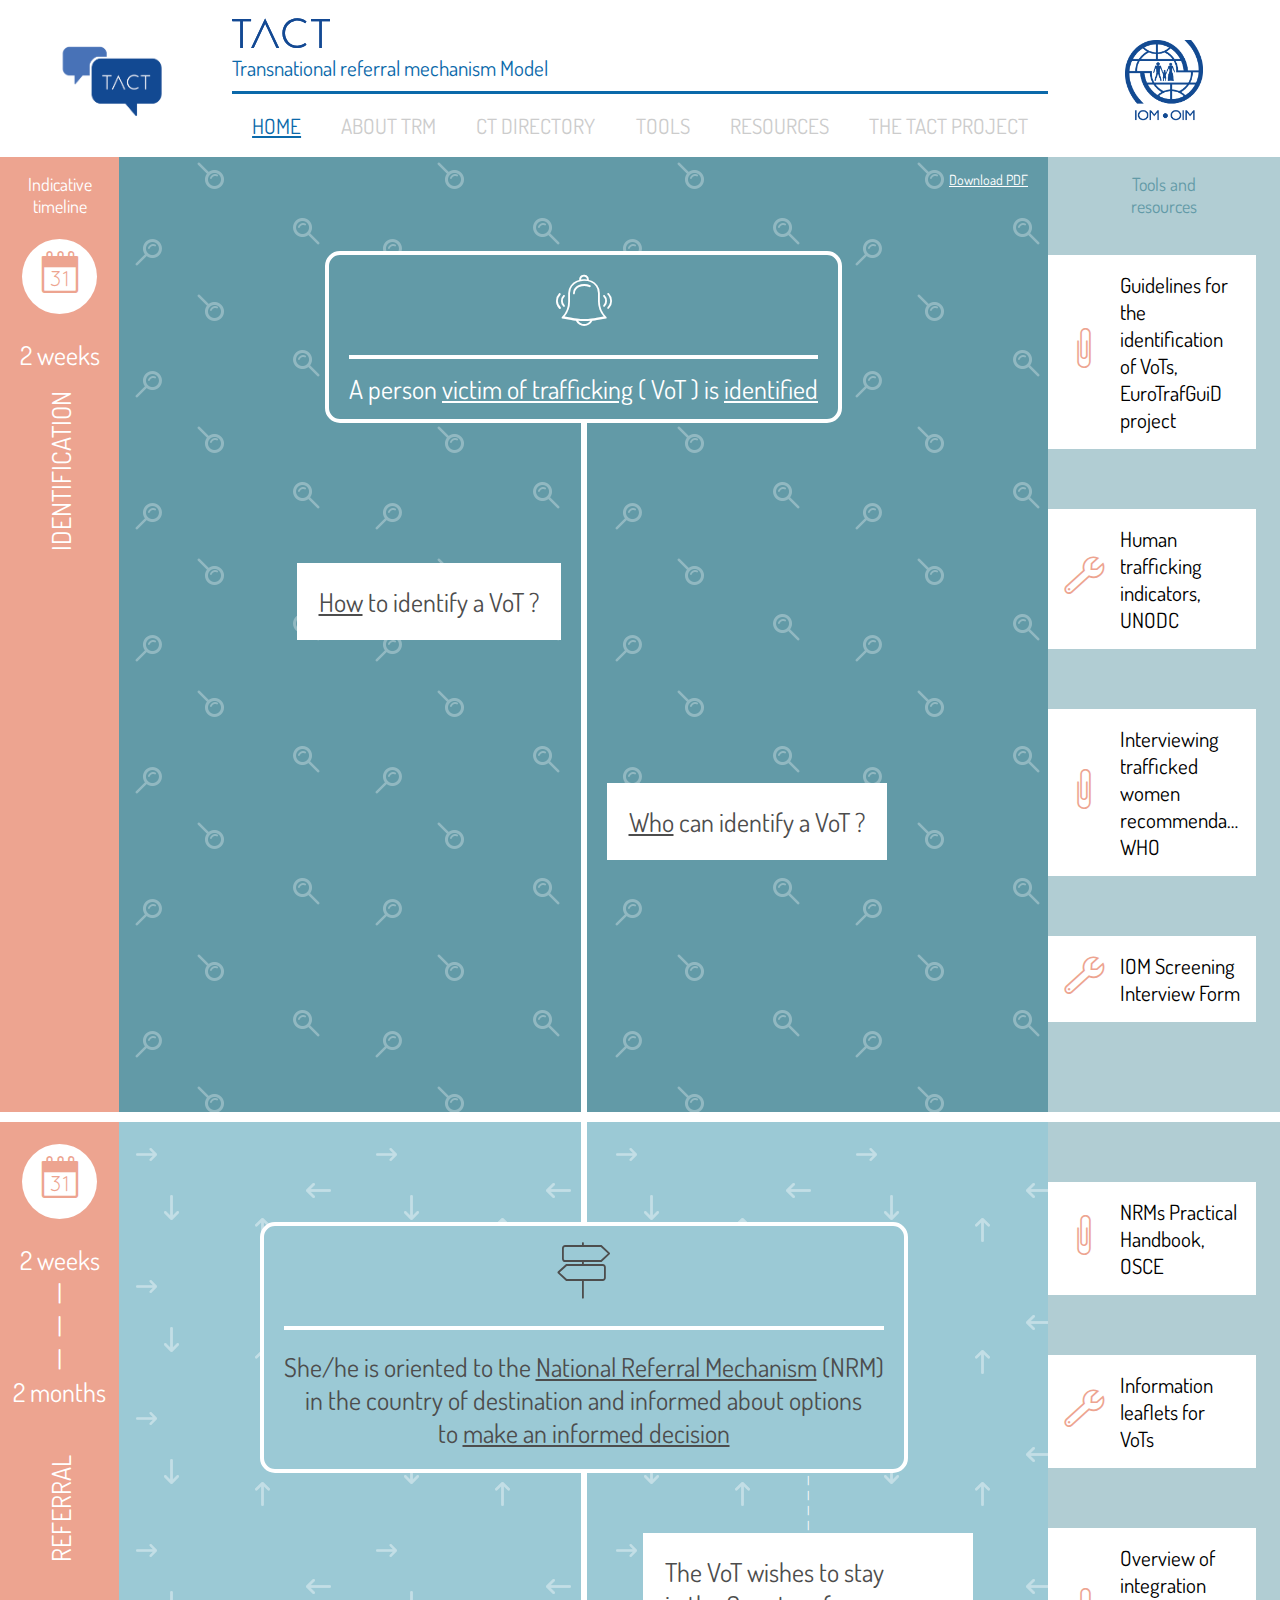
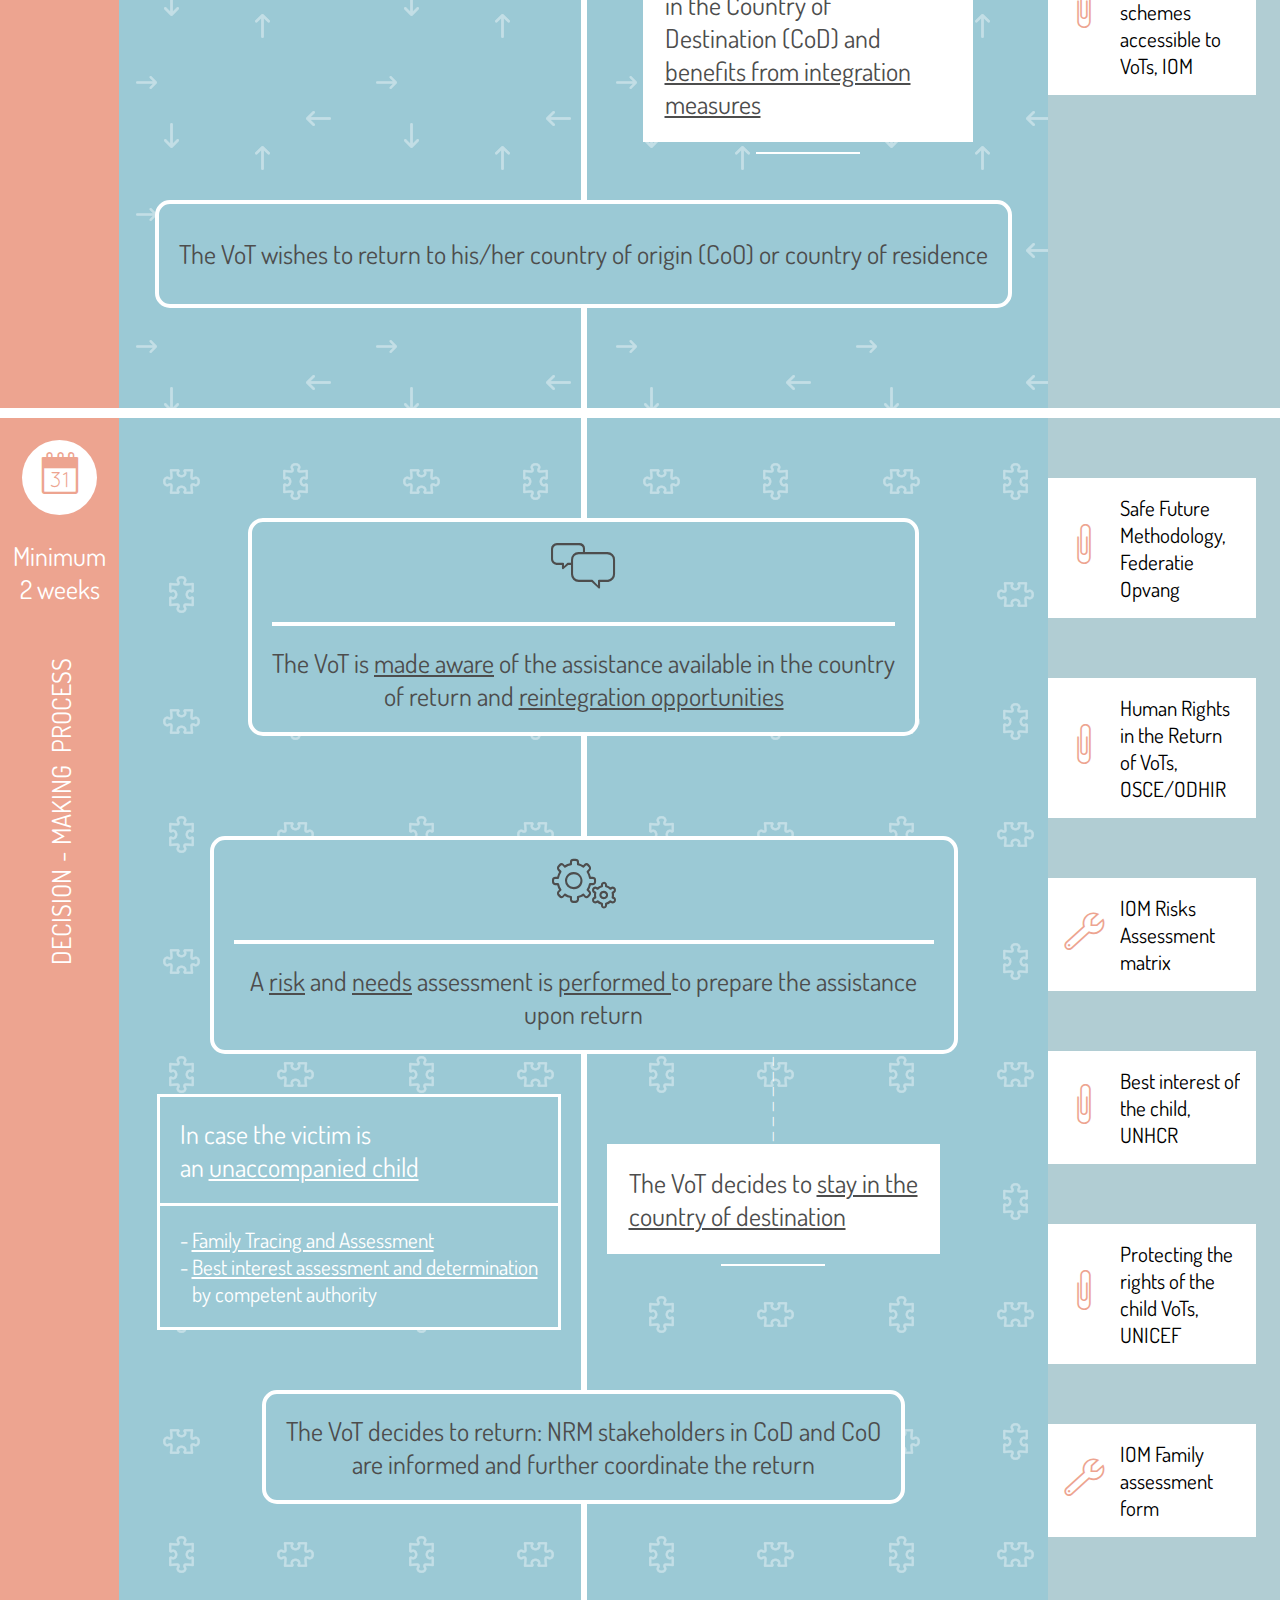
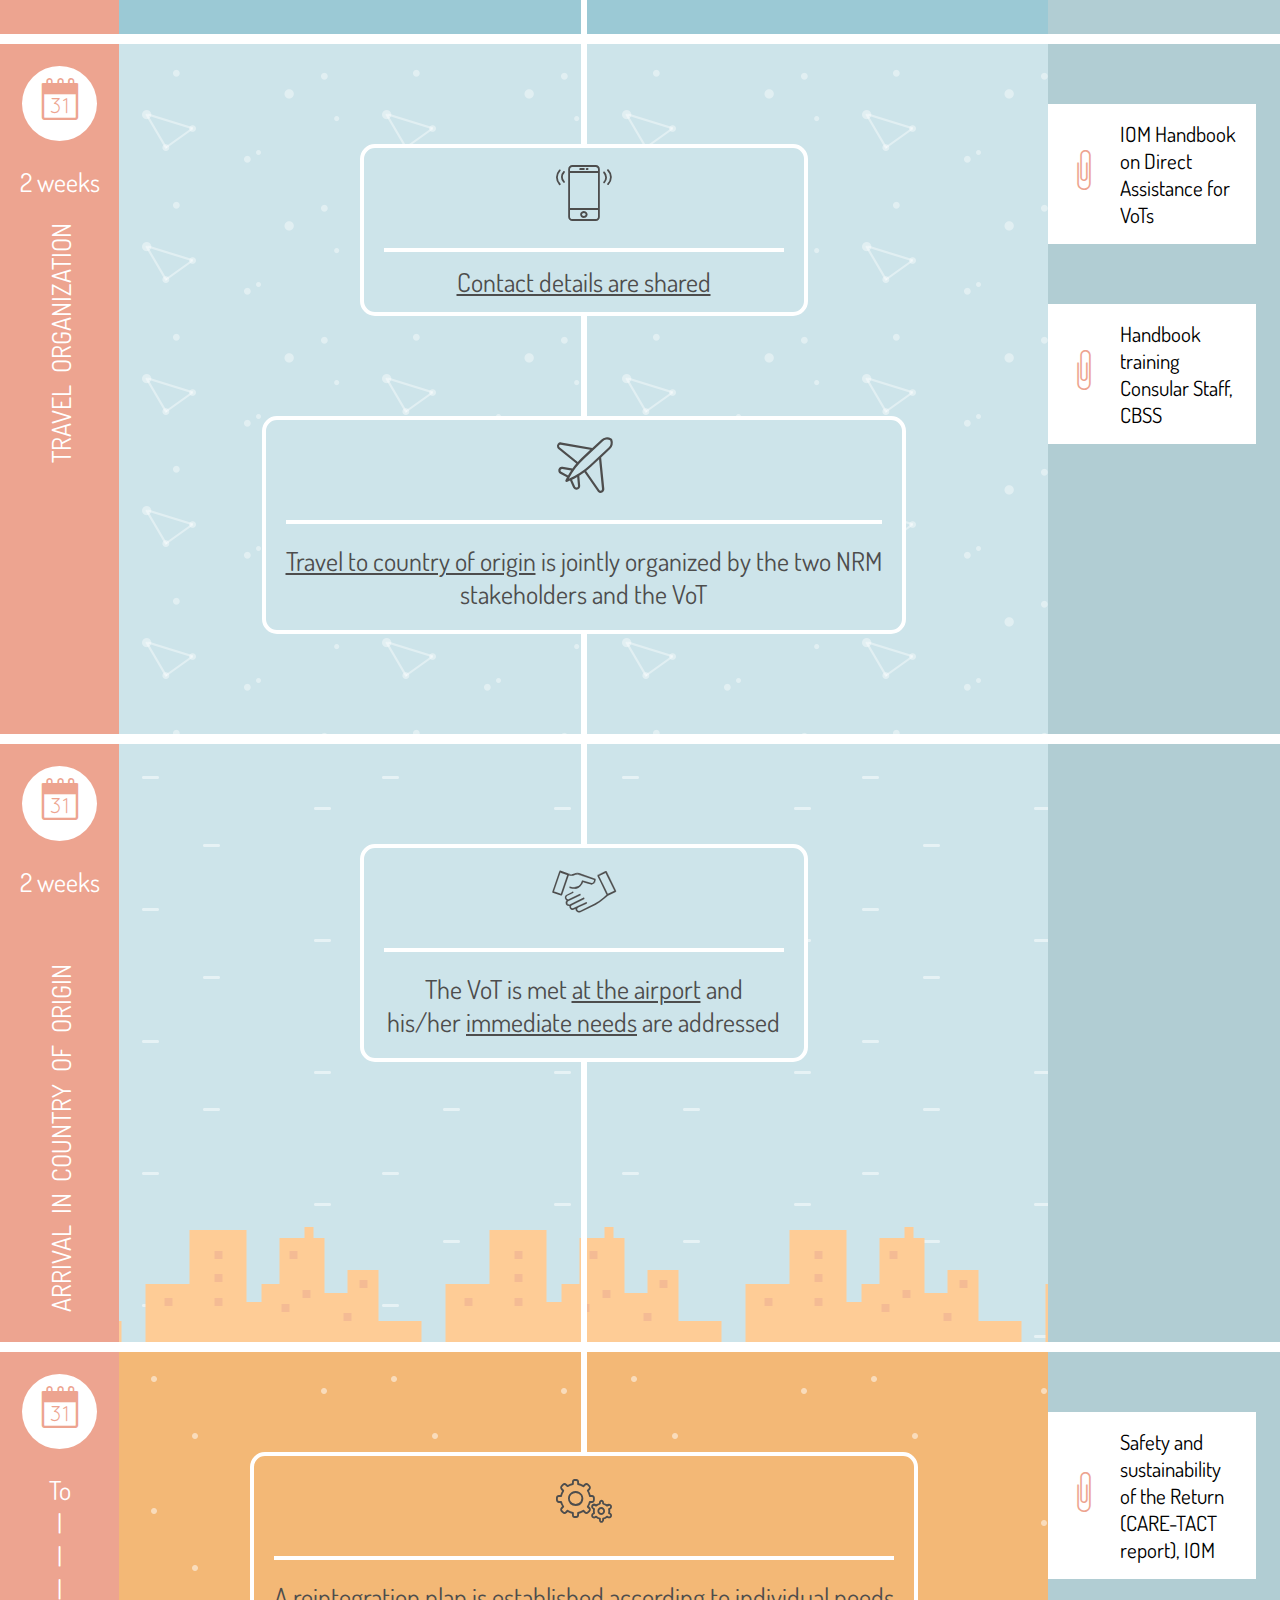
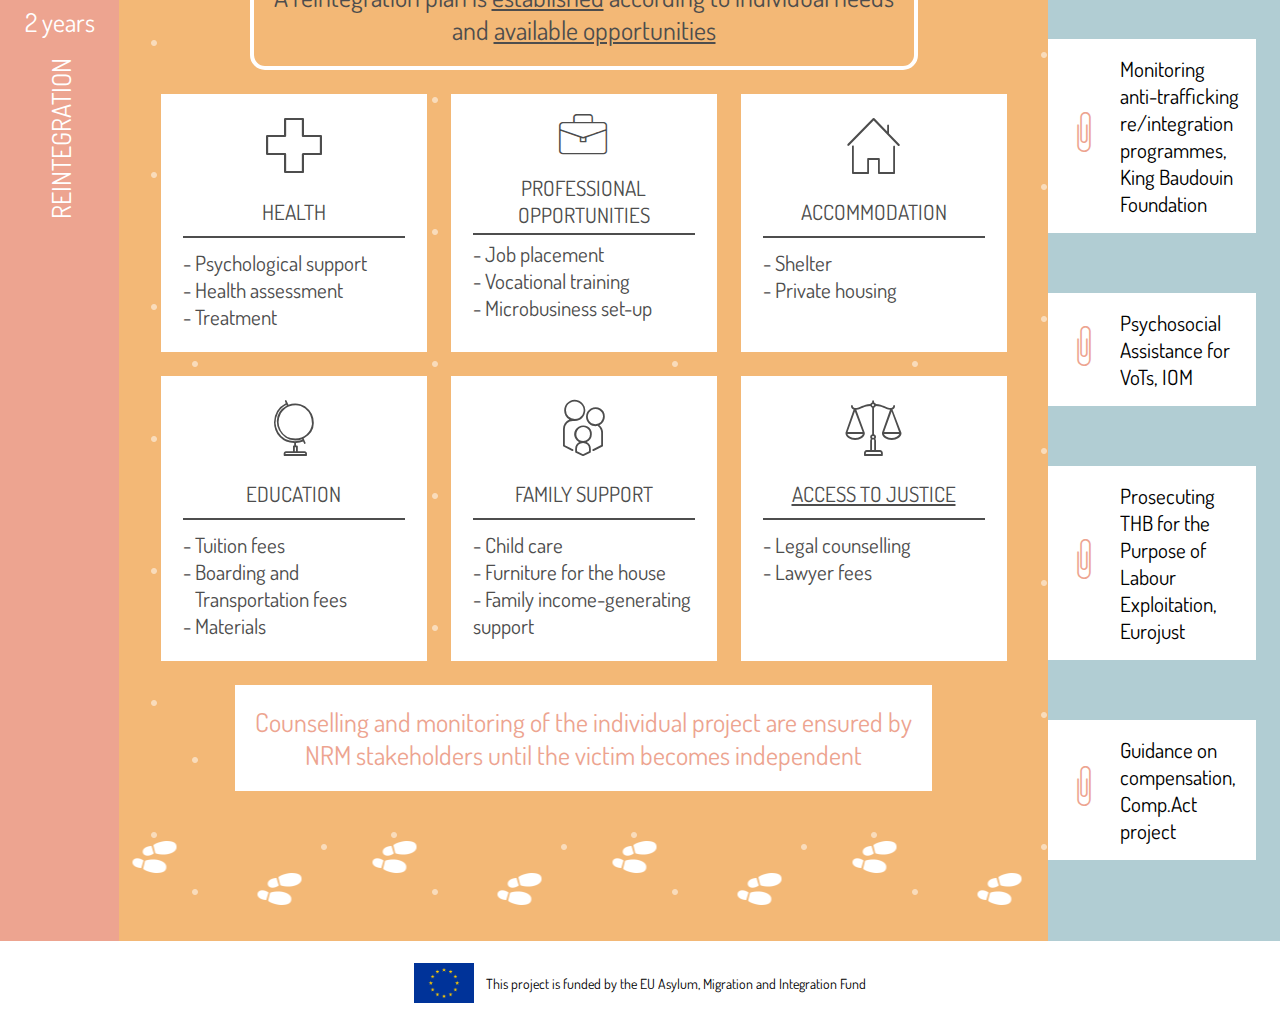
==== index.html @ c266a0ce "remove google analytics?" ====
<!DOCTYPE html>
<html>
<head>
	<script src="https://ajax.googleapis.com/ajax/libs/jquery/1.12.4/jquery.min.js"></script>
	<link href="https://fonts.googleapis.com/css?family=Dosis" rel="stylesheet">

	<script type="text/javascript">

		$(function() {
			// Set this variable with the height of your sidebar + header
			var offsetPixels = 859;
			var stopOffessetPixels = 1337;

			$(window).scroll(function() {

				console.log($(window).scrollTop());

				if ($(window).scrollTop() > offsetPixels && $(window).scrollTop() < stopOffessetPixels) {

					$( ".scrollingBox" ).css({
						"position": "fixed",
						"top": "167px"
					});

				} else {

					$( ".scrollingBox" ).css({
						"position": "static"
					});

				}

			});
		});

		function showModal (id) {
			console.log(document.getElementById(id))
			document.getElementById(id).classList.add('modal-open');
		}

		function hideModal (id) {
			document.getElementById(id).classList.remove('modal-open');
		}

	</script>

	<link href="./main.css" media="all" rel="stylesheet" type="text/css">
</head>
<body>
	<div style="display:flex;flex-direction:column;">

		<div style="position: fixed;top: 0;left: 0;width: 100%;z-index: 999;">

			<div style="display:flex;background-color:white;">

				<div class="flex justify-content-center" style="width:232px;min-width:232px;max-width:232px;text-align:center;"><img src="tact-logo.png" style="height:84px;margin-top:40px;" /></div>
				<div style="flex-grow:1;color:#0b69aa;display:flex;flex-direction:column;padding:18px 0 0 0;">
					<div><img src="tact-title.svg" style="height:30px;"></div>
					<div style="font-size:21px;">Transnational referral mechanism Model</div>
					<div style="height:3px;background-color:#0b69aa;margin:10px 0 0 0;"></div>
					<div style="display:flex;font-size:21px;text-align:center;">

						<a class="menu-button" href="./index.html" style="color: #0b69aa;text-decoration:underline;">HOME</a>
						<a class="menu-button" href="./about-trm.html" >ABOUT TRM</a>
						<a class="menu-button" href="http://iomfrance.org/sites/default/files/Repertoire_IOM_EN_modif2017_02_WEB.pdf" target="_blank" >CT DIRECTORY</a>
						<a class="menu-button" href="./tools.html" >TOOLS</a>
						<a class="menu-button" href="./resources.html" >RESOURCES</a>
						<a class="menu-button" href="./the-tact-project.html" >THE TACT PROJECT</a>

					</div>

				</div>
				<div class="flex justify-content-center" style="width:232px;min-width:232px;max-width:232px;text-align:center;"><img src="iom-oim-logo.svg" style="height:84px;margin-top:40px;" /></div>
			</div>

		</div>

		<div style="height:151px;"></div>

		<div style="display:flex;">

			<div style="background-color:#eda490;color:white;">
				<div style="text-align:center;font-size:18px;padding-top:22px;">Indicative<br/>timeline</div>
				<div class="flex justify-content-center" style="margin:22px;border-radius:75px;height:75px;width:75px;background-color:white;color:#eda490;"><i class="icon-calendar align-self-center" style="font-size:42px;"></i></div>
				<div style="text-align:center;margin-top:24px;">2 weeks</div>
				<div style="position:relative;margin-top:100px;">
					<div style="position: absolute;top: 50%;left: 50%;transform:  translateX(-50%) translateY(-50%) rotate(-90deg);">IDENTIFICATION</div>
				</div>
			</div>
			<div style="flex-grow:1;display:flex;flex-direction:column;background-color:#629aa7;color:white;background-image:url('images/background/loupe2.png'); ">

				<div style="height:100px;text-align:right;">
					<a style="color:white;display:block;padding:20px;font-size:14px;" href="Schema.pdf" target="_blank">Download PDF</a>

				</div>

				<div style="display:flex;justify-content:center;">
					<div style="min-width:400px;max-width:700px;margin:0 20px;border: 4px solid transparent;border-radius:15px;border-color:white;padding:0 20px;text-align:center; background-color:#629aa7; ">
						<div class="flex justify-content-center" style="height:100px;font-size:56px;"><i class="icon-bell align-self-center"></i></div>
						<div class="separator-horizontal"></div>
						<div style="line-height:60px;">A person <a onclick="showModal('VictimOfTrafficking')" name="VictimOfTraffickingLink" class="open-modal">victim of trafficking</a> ( VoT ) is <a onclick="showModal('identified')" name="identifiedLink" class="open-modal">identified</a></div>
					</div>
				</div>

				<div style="flex-grow:1;display:table;width:100%;">

					<div style="width:50%;display: table-cell;vertical-align:top;border-style:solid;border-color:white;border-width:0 3px 0 0;text-align:right;">

						<div style="display:inline-block;background-color:white;color:#4d4d4d;padding:22px;margin: 140px 20px 0 0;"><a onclick="showModal('how')" name="howLink" class="open-modal">How</a> to identify a VoT ?</div>

					</div>
					<div style="width:50%;display: table-cell;vertical-align:top;border-style:solid;border-color:white;border-width:0 0 0 3px;">
						<div style="display:inline-block;background-color:white;color:#4d4d4d;padding:22px;margin: 360px 0 222px 20px;"><a onclick="showModal('who')" name="whoLink" class="open-modal">Who</a> can identify a VoT ?</div>
					</div>
				</div>

				<div style="display:flex;justify-content:center;height:30px;">
					<div style="background-color:white;width:6px;"></div>
				</div>

			</div>
			<div style="background-color:#b1cdd3;width:232px;min-width:232px;max-width:232px;">

				<div style="text-align:center;font-size:18px;padding-top:22px;color:#629aa7;">Tools and<br/>resources</div>

				<a class="right-box" href="http://www.expertisefrance.fr/eng/What-we-do/Stability-Safety-and-Security/Identification-of-Victims-of-Trafficking-in-Human-Beings-EuroTrafGuID-Project" target="_blank" style="margin-top:38px;">
					<div class="flex">
						<div class="flex justify-content-center" style="font-size:40px;color:#eda490;padding-right:16px;"><i class="icon-clip align-self-center"></i></div>
						<div class="right-box-name">Guidelines for the identification of VoTs, EuroTrafGuiD project</div>
					</div>
				</a>

				<a class="right-box" href="./tools.html"target="_blank">
					<div class="flex">
						<div class="flex justify-content-center" style="font-size:40px;color:#eda490;padding-right:16px;"><i class="icon-wrench align-self-center"></i></div>
						<div class="right-box-name" class="right-box-name">Human trafficking indicators, UNODC</div>
					</div>
				</a>

				<a class="right-box" href="http://apps.who.int/iris/bitstream/10665/42765/1/9241546255.pdf" target="_blank">
					<div class="flex">
						<div class="flex justify-content-center" style="font-size:40px;color:#eda490;padding-right:16px;"><i class="icon-clip align-self-center"></i></div>
						<div class="right-box-name">Interviewing trafficked women recommendations, WHO</div>
					</div>
				</a>

				<a class="right-box" href="./tools.html" target="_blank">
					<div class="flex">
						<div class="flex justify-content-center" style="font-size:40px;color:#eda490;padding-right:16px;"><i class="icon-wrench align-self-center"></i></div>
						<div class="right-box-name" class="right-box-name">IOM Screening Interview Form</div>
					</div>
				</a>

			</div>


		</div>

		<div style="background-color:white;height:10px;"></div>

		<div style="display:flex;">

			<div style="background-color:#eda490;color:white;min-width:119px;width:119px;">
				<div class="scrollingBox">
					<div class="flex justify-content-center" style="margin:22px;border-radius:75px;height:75px;width:75px;background-color:white;color:#eda490;"><i class="icon-calendar align-self-center" style="font-size:42px;"></i></div>
					<div style="text-align:center;margin-top:24px;">2 weeks</div>
					<div style="text-align:center;">|<br>|<br>|</div>
					<div style="text-align:center;">2 months</div>
					<div style="position:relative;margin-top:100px;">
						<div style="position: absolute;top: 50%;left: 50%;transform:  translateX(-50%) translateY(-50%) rotate(-90deg);">REFERRAL</div>
					</div>
				</div>
			</div>

			<div style="flex-grow:1;display:flex;flex-direction:column;background-color:#9bc9d5;color:#4d4d4d;background-image:url('images/background/arrows.png');">

				<div style="display:flex;justify-content:center;height:100px;">
					<div style="background-color:white;width:6px;"></div>
				</div>

				<div style="display:flex;justify-content:center;">
					<div style="border: 4px solid transparent;border-radius:15px;border-color:white; padding:0 20px;text-align:center; background-color:#9bc9d5; ">
						<div class="flex justify-content-center" style="height:100px;font-size:56px;"><i class="icon-directions align-self-center"></i></div>
						<div class="separator-horizontal"></div>
						<div style="padding:20px 0;">She/he is oriented to the <a onclick="showModal('NationalReferralMechanism')" name="NationalReferralMechanismLink" class="open-modal">National Referral Mechanism</a> (NRM)<br>in the country of destination and informed about options<br>to <a onclick="showModal('makeAnInformedDecision')" name="makeAnInformedDecisionLink" class="open-modal">make an informed decision</a></div>
					</div>
				</div>

				<div style="flex-grow:1;display: table;width:100%;">

					<div style="width:50%;display: table-cell;vertical-align:top;border-style:solid;border-color:white;border-width:0 3px 0 0;text-align:right;">

					</div>
					<div style="width:50%;display: table-cell;vertical-align:top;border-style:solid;border-color:white;border-width:0 0 0 3px;">

						<div style="margin: 0 56px 46px 56px;display:inline-block;max-width:330px;">
							<div style="text-align:center;font-size:12px;color:white;">|<br>|<br>|<br>|</div>
							<div style="display:inline-block;background-color:white;color:#4d4d4d;padding:22px;">The VoT wishes to stay<br>in the Country of<br>Destination (CoD) and <a onclick="showModal('BenefitsFromIntegrationMeasures')" name="BenefitsFromIntegrationMeasuresLink" class="open-modal">benefits from integration measures</a></div>
							<div style="margin: 0 auto;height:2px;width:104px;background-color:white;margin-top:10px;"></div>
						</div>
					</div>
				</div>

				<div style="display:flex;justify-content:center;">
					<div style="line-height:100px;border: 4px solid transparent;border-radius:15px;border-color:white;padding:0 20px;text-align:center; background-color:#9bc9d5; ">The VoT wishes to return to his/her country of origin (CoO) or country of residence</div>
				</div>

				<div style="display:flex;justify-content:center;height:100px;">
					<div style="background-color:white;width:6px;"></div>
				</div>

			</div>


			<div style="background-color:#b1cdd3;width:232px;min-width:232px;max-width:232px;">

				<a class="right-box" href="https://www.osce.org/odihr/13967?download=true" target="_blank">
					<div class="flex">
						<div class="flex justify-content-center" style="font-size:40px;color:#eda490;padding-right:16px;"><i class="icon-clip align-self-center"></i></div>
						<div class="right-box-name">NRMs Practical Handbook, OSCE</div>
					</div>
				</a>

				<a class="right-box" href="./tools.html"target="_blank">
					<div class="flex">
						<div class="flex justify-content-center" style="font-size:40px;color:#eda490;padding-right:16px;"><i class="icon-wrench align-self-center"></i></div>
						<div class="right-box-name">Information leaflets for VoTs</div>
					</div>
				</a>

				<a class="right-box" href= "http://www.iomfrance.org/sites/default/files/FIIT%20Toolkit_ENG.pdf" " target="_blank">
					<div class="flex">
						<div class="flex justify-content-center" style="font-size:40px;color:#eda490;padding-right:16px;"><i class="icon-clip align-self-center"></i></div>
						<div class="right-box-name">Overview of integration schemes accessible to VoTs, IOM</div>
					</div>
				</a>

			</div>


		</div>

		<div style="background-color:white;height:10px;"></div>

		<div style="display:flex;">

			<div style="background-color:#eda490;color:white;min-width:119px;width:119px;">
				<div>

					<div class="flex justify-content-center" style="margin:22px;border-radius:75px;height:75px;width:75px;background-color:white;color:#eda490;"><i class="icon-calendar align-self-center" style="font-size:42px;"></i></div>
					<div style="text-align:center;margin-top:24px;">Minimum</div>
					<div style="text-align:center;">2 weeks</div>
					<div style="position:relative;margin-top:100px;">
						<div style="position: absolute;top: 50%;left: 50%;transform:  translateX(-50%) translateY(-50%) rotate(-90deg);">PROCESS</div>
					</div>
					<div style="position:relative;margin-top:200px;">
						<div style="position: absolute;top: 50%;left: 50%;transform:  translateX(-50%) translateY(-50%) rotate(-90deg);">MAKING</div>
					</div>
					<div style="position:relative;margin-top:252px;">
						<div style="position: absolute;top: 50%;left: 50%;transform:  translateX(-50%) translateY(-50%) rotate(-90deg);">-</div>
					</div>
					<div style="position:relative;margin-top:312px;">
						<div style="position: absolute;top: 50%;left: 50%;transform:  translateX(-50%) translateY(-50%) rotate(-90deg);">DECISION</div>
					</div>
				</div>
			</div>

			<div style="flex-grow:1;display:flex;flex-direction:column;background-color:#9bc9d5;color:#4d4d4d;background-image:url('images/background/puzzle5.png');">

				<div style="display:flex;justify-content:center;height:100px;">
					<div style="background-color:white;width:6px;"></div>
				</div>

				<div style="display:flex;justify-content:center;">
					<div style="min-width:400px;max-width:700px;margin:0 20px;border: 4px solid transparent;border-radius:15px;border-color:white;padding:0 20px;text-align:center; background-color:#9bc9d5 ">
						<div class="flex justify-content-center" style="height:100px;font-size:64px;"><i class="icon-chat align-self-center"></i></div>
						<div class="separator-horizontal"></div>
						<div style="padding:20px 0;">The VoT is <a onclick="showModal('madeAware')" name="madeAwareLink" class="open-modal">made aware</a> of the assistance available in the country<br>of return and <a onclick="showModal('reintegrationOpportunities')" name="reintegrationOpportunitiesLink" class="open-modal">reintegration opportunities</a></div>
					</div>
				</div>

				<div style="display:flex;justify-content:center;height:100px;">
					<div style="background-color:white;width:6px;"></div>
				</div>

				<div style="display:flex;justify-content:center;">
					<div style="min-width:400px;max-width:700px;margin:0 20px;border: 4px solid transparent;border-radius:15px;border-color:white;padding:0 20px;text-align:center; background-color:#9bc9d5 ">
						<div class="flex justify-content-center" style="height:100px;font-size:64px;"><i class="icon-gears align-self-center"></i></div>
						<div class="separator-horizontal"></div>
						<div style="padding:20px 0;">A <a onclick="showModal('risk')" name="riskLink" class="open-modal">risk</a> and <a onclick="showModal('needs')" name="needsLink" class="open-modal">needs</a> assessment is <a onclick="showModal('performed')" name="performedLink" class="open-modal">performed </a> to prepare the assistance upon return</div>
					</div>
				</div>

				<div style="flex-grow:1;display: table;width:100%;">

					<div style="width:50%;display: table-cell;vertical-align:top;border-style:solid;border-color:white;border-width:0 3px 0 0;text-align:right; ">

						<div style="margin: 40px 20px 60px 0;display:inline-block;text-align:left;border-style:solid;color:white; background-color:#9bc9d5; ">
							<div style="padding:20px;">In case the victim is<br>an <a onclick="showModal('unaccompaniedChild')" name="unaccompaniedChildLink" class="open-modal">unaccompanied child</a></div>
							<div style="height:3px;width:100%;background-color:white;"></div>
							<div style="padding:20px;font-size:21px;">- <a onclick="showModal('familyTracingAndAssessment')" name="familyTracingAndAssessmentLink" class="open-modal">Family Tracing and Assessment</a><br>- <a onclick="showModal('BestInterestDetermination')" name="BestInterestDeterminationLink" class="open-modal">Best interest assessment and determination</a><br>&nbsp;&nbsp;&nbsp;by competent authority</div>
						</div>

					</div>
					<div style="width:50%;display: table-cell;vertical-align:top;border-style:solid;border-color:white;border-width:0 0 0 3px;">

						<div style="margin: 0 0 0 20px;display:inline-block;">
							<div style="text-align:center;font-size:12px;color:white;">|<br>|<br>|<br>|<br>|<br>|</div>
							<div style="display:inline-block;background-color:white;color:#4d4d4d;padding:22px;">The VoT decides to <a onclick="showModal('stayInTheCountryOfDestination')" name="stayInTheCountryOfDestinationLink" class="open-modal">stay in the<br>country of destination</a></div>
							<div style="margin: 0 auto;height:2px;width:104px;background-color:white;margin-top:10px;"></div>
						</div>
					</div>
				</div>

				<div style="display:flex;justify-content:center;">
					<div style="border: 4px solid transparent;border-radius:15px;border-color:white;padding:20px;text-align:center; background-color:#9bc9d5; ">The VoT decides to return: NRM stakeholders in CoD and CoO<br>are informed and further coordinate the return</div>
				</div>

				<div style="display:flex;justify-content:center;height:100px;">
					<div style="background-color:white;width:6px;"></div>
				</div>

				<div style="display:flex;justify-content:center;height:30px;">
					<div style="background-color:white;width:6px;"></div>
				</div>

			</div>


			<div style="background-color:#b1cdd3;width:232px;min-width:232px;max-width:232px;">

				<a class="right-box" href="http://www.opvang.nl/files/Safe_Future_Methodology.pdf" target="_blank">
					<div class="flex">
						<div class="flex justify-content-center" style="font-size:40px;color:#eda490;padding-right:16px;"><i class="icon-clip align-self-center"></i></div>
						<div class="right-box-name">Safe Future Methodology, Federatie Opvang</div>
					</div>
				</a>

				<a class="right-box" href="http://www.osce.org/odihr/124268?download=true" target="_blank">
					<div class="flex">
						<div class="flex justify-content-center" style="font-size:40px;color:#eda490;padding-right:16px;"><i class="icon-clip align-self-center"></i></div>
						<div class="right-box-name">Human Rights in the Return of VoTs, OSCE/ODHIR</div>
					</div>
				</a>

				<a class="right-box" href="./tools.html"target="_blank">
					<div class="flex">
						<div class="flex justify-content-center" style="font-size:40px;color:#eda490;padding-right:16px;"><i class="icon-wrench align-self-center"></i></div>
						<div class="right-box-name">IOM Risks Assessment matrix</div>
					</div>
				</a>

				<a class="right-box" href="http://www.unhcr.org/4566b16b2.pdf" target="_blank">
					<div class="flex">
						<div class="flex justify-content-center" style="font-size:40px;color:#eda490;padding-right:16px;"><i class="icon-clip align-self-center"></i></div>
						<div class="right-box-name">Best interest of the child, UNHCR</div>
					</div>
				</a>

				<a class="right-box" href="http://www.unicef.org/protection/Unicef_Victims_Guidelines_en.pdf" target="_blank">
					<div class="flex">
						<div class="flex justify-content-center" style="font-size:40px;color:#eda490;padding-right:16px;"><i class="icon-clip align-self-center"></i></div>
						<div class="right-box-name">Protecting the rights of the child VoTs, UNICEF</div>
					</div>
				</a>

				<a class="right-box" href="./tools.html"target="_blank">
					<div class="flex">
						<div class="flex justify-content-center" style="font-size:40px;color:#eda490;padding-right:16px;"><i class="icon-wrench align-self-center"></i></div>
						<div class="right-box-name">IOM Family assessment form</div>
					</div>
				</a>

			</div>


		</div>

		<div style="background-color:white;height:10px;"></div>

		<div style="display:flex;">

			<div style="background-color:#eda490;color:white;min-width:119px;width:119px;">
				<div>
					<div class="flex justify-content-center" style="margin:22px;border-radius:75px;height:75px;width:75px;background-color:white;color:#eda490;"><i class="icon-calendar align-self-center" style="font-size:42px;"></i></div>
					<div style="text-align:center;margin-top:24px;">2 weeks</div>
					<div style="position:relative;margin-top:100px;">
						<div style="position: absolute;top: 50%;left: 50%;transform:  translateX(-50%) translateY(-50%) rotate(-90deg);">ORGANIZATION</div>
					</div>
					<div style="position:relative;margin-top:226px;">
						<div style="position: absolute;top: 50%;left: 50%;transform:  translateX(-50%) translateY(-50%) rotate(-90deg);">TRAVEL</div>
					</div>
				</div>
			</div>

			<div style="flex-grow:1;display:flex;flex-direction:column;background-color:#cde4ea;color:#4d4d4d;background-image:url('images/background/path2.png');">

				<div style="display:flex;justify-content:center;height:100px;">
					<div style="background-color:white;width:6px;"></div>
				</div>

				<div style="display:flex;justify-content:center;">
					<div style="min-width:400px;max-width:700px;margin:0 20px;border: 4px solid transparent;border-radius:15px;border-color:white; background-color:#cde4ea; padding:0 20px;text-align:center;">
						<div class="flex justify-content-center" style="height:100px;font-size:56px;"><i class="icon-phone align-self-center"></i></div>
						<div class="separator-horizontal"></div>
						<div style="line-height:60px;"><a onclick="showModal('ContactDetailsAreShared')" name="ContactDetailsAreSharedLink" class="open-modal">Contact details are shared</a></div>
					</div>
				</div>

				<div style="display:flex;justify-content:center;height:100px;">
					<div style="background-color:white;width:6px;"></div>
				</div>

				<div style="display:flex;justify-content:center;">
					<div style="min-width:400px;max-width:700px;margin:0 20px;border: 4px solid transparent;border-radius:15px;border-color:white; background-color:#cde4ea; padding:0 20px;text-align:center;">
						<div class="flex justify-content-center" style="height:100px;font-size:56px;"><i class="icon-airplane align-self-center"></i></div>
						<div class="separator-horizontal"></div>
						<div style="padding:20px 0;"><a onclick="showModal('travelToCountryOfOrigin')" name="travelToCountryOfOriginLink" class="open-modal">Travel to country of origin</a> is jointly organized by the two NRM<br>stakeholders and the VoT</div>
					</div>
				</div>

				<div style="display:flex;justify-content:center;height:100px;">
					<div style="background-color:white;width:6px;"></div>
				</div>

			</div>


			<div style="background-color:#b1cdd3;width:232px;min-width:232px;max-width:232px;">



				<a class="right-box" href="http://publications.iom.int/system/files/pdf/iom_handbook_assistance.pdf" target="_blank">
					<div class="flex">
						<div class="flex justify-content-center" style="font-size:40px;color:#eda490;padding-right:16px;"><i class="icon-clip align-self-center"></i></div>
						<div class="right-box-name">IOM Handbook on Direct Assistance for VoTs</div>
					</div>
				</a>

				<a class="right-box" href="http://www.cbss.org/wp-content/uploads/2012/11/CBSS-TF-THB-Handbook-for-Diplomatic-and-Consular-Personnel.pdf" target="_blank">
					<div class="flex">
						<div class="flex justify-content-center" style="font-size:40px;color:#eda490;padding-right:16px;"><i class="icon-clip align-self-center"></i></div>
						<div class="right-box-name">Handbook training Consular Staff, CBSS</div>
					</div>
				</a>

			</div>


		</div>

		<div style="background-color:white;height:10px;"></div>

		<div style="display:flex;">

			<div style="background-color:#eda490;color:white;">
				<div class="flex justify-content-center" style="margin:22px;border-radius:75px;height:75px;width:75px;background-color:white;color:#eda490;"><i class="icon-calendar align-self-center" style="font-size:42px;"></i></div>
				<div style="text-align:center;margin-top:24px;">2 weeks</div>
				<div style="position:relative;margin-top:100px;">
					<div style="position: absolute;top: 50%;left: 50%;transform:  translateX(-50%) translateY(-50%) rotate(-90deg);">ORIGIN</div>
				</div>
				<div style="position:relative;margin-top:160px;">
					<div style="position: absolute;top: 50%;left: 50%;transform:  translateX(-50%) translateY(-50%) rotate(-90deg);"> OF </div>
				</div>
				<div style="position:relative;margin-top:235px;">
					<div style="position: absolute;top: 50%;left: 50%;transform:  translateX(-50%) translateY(-50%) rotate(-90deg);">COUNTRY</div>
				</div>
				<div style="position:relative;margin-top:305px;">
					<div style="position: absolute;top: 50%;left: 50%;transform:  translateX(-50%) translateY(-50%) rotate(-90deg);"> IN </div>
				</div>
				<div style="position:relative;margin-top:370px;">
					<div style="position: absolute;top: 50%;left: 50%;transform:  translateX(-50%) translateY(-50%) rotate(-90deg);">ARRIVAL</div>
				</div>
			</div>
			<div style="flex-grow:1;display:flex;flex-direction:column;background-color:#cde4ea;color:#4d4d4d;background-image:url('images/background/sky.png');">

				<div style="display:flex;justify-content:center;height:100px;">
					<div style="background-color:white;width:6px;"></div>
				</div>

				<div style="display:flex;justify-content:center;">
					<div style="min-width:400px;max-width:700px;margin:0 20px;border: 4px solid transparent;border-radius:15px;border-color:white;padding:0 20px;text-align:center; background-color:#cde4ea ">
						<div class="flex justify-content-center" style="height:100px;font-size:64px;"><i class="icon-handshake align-self-center"></i></div>
						<div class="separator-horizontal"></div>
						<div style="padding:20px 0;">The VoT is met <a onclick="showModal('atTheAirport')" name="atTheAirportLink" class="open-modal">at the airport</a> and<br>his/her <a onclick="showModal('immediateNeeds')" name="immediateNeedsLink" class="open-modal">immediate needs</a> are addressed</div>
					</div>
				</div>

				<div style="display:flex;justify-content:center;height:280px;background-image:url('images/background/city2.png'); background-repeat: repeat-x; background-position: center bottom;">
					<div style="background-color:white;width:6px;"></div>
				</div>

			</div>
			<div style="background-color:#b1cdd3;width:232px;min-width:232px;max-width:232px;">

				<!--
				<a class="right-box" href="./tools.html">
					<div class="flex">
						<div class="flex justify-content-center" style="font-size:40px;color:#eda490;padding-right:16px;"><i class="icon-clip align-self-center"></i></div>
						<div class="right-box-name">manual on<br>identification<br>of VoTs</div>

					</div>
				</a>



				<a class="right-box" href="./tools.html">
					<div class="flex">
						<div class="flex justify-content-center" style="font-size:40px;color:#eda490;padding-right:16px;"><i class="icon-wrench align-self-center"></i></div>
						<div class="right-box-name">TACT<br>NRM grid of <br>indicators</div>
					</div>
				</a>
				-->

			</div>

		</div>

		<div style="background-color:white;height:10px;"></div>

		<div style="display:flex;">

			<div style="background-color:#eda490;color:white;">
				<div class="flex justify-content-center" style="margin:22px;border-radius:75px;height:75px;width:75px;background-color:white;color:#eda490;"><i class="icon-calendar align-self-center" style="font-size:42px;"></i></div>
				<div style="text-align:center;margin-top:24px;">To</div>
				<div style="text-align:center;">|<br>|<br>|</div>
				<div style="text-align:center;">2 years</div>
				<div style="position:relative;margin-top:100px;">
					<div style="position: absolute;top: 50%;left: 50%;transform:  translateX(-50%) translateY(-50%) rotate(-90deg);">REINTEGRATION</div>
				</div>
			</div>
			<div style="flex-grow:1;display:flex;flex-direction:column;background-color:#f3b876;color:#4d4d4d;background-image:url('images/background/floor.png'); ">

				<div style="display:flex;justify-content:center;height:100px;">
					<div style="background-color:white;width:6px;"></div>
				</div>

				<div style="display:flex;justify-content:center;">
					<div style="min-width:400px;max-width:700px;margin:0 20px;border: 4px solid transparent;border-radius:15px;border-color:white;padding:0 20px;text-align:center; background-color:#f3b876; ">
						<div class="flex justify-content-center" style="height:100px;font-size:56px;"><i class="icon-gears align-self-center"></i></div>
						<div class="separator-horizontal"></div>
						<div style="padding:20px 0;">A reintegration plan is <a onclick="showModal('established')" name="establishedLink" class="open-modal">established</a> according to individual needs<br>and <a onclick="showModal('availableOpportunities')" name="availableOpportunitiesLink" class="open-modal">available opportunities</a></div>
					</div>
				</div>

				<table style="flex-grow:1;display: table;margin: 0 auto;border-spacing:24px;font-size:21px;">

					<tr>

						<td style="width:222px;display:table-cell;vertical-align:top;background-color:white;padding:22px;">

							<div class="flex justify-content-center" style="font-size:56px;margin-bottom:11px;"><i class="icon-cross align-self-center"></i></div>
							<div style="text-align:center;">HEALTH</div>
							<div style="height:2px;width:100%;background-color:#4d4d4d;margin:11px 0;"></div>
							<div>- Psychological support</div>
							<div>- Health assessment</div>
							<div>- Treatment</div>

						</td>

						<td style="width:222px;display:table-cell;vertical-align:top;background-color:white;padding:22px;padding-top:15px;">

							<div class="flex justify-content-center" style="font-size:48px;margin-bottom:5px;"><i class="icon-suitcase align-self-center"></i></div>
							<div style="text-align:center;">PROFESSIONAL OPPORTUNITIES</div>
							<div style="height:2px;width:100%;background-color:#4d4d4d;margin:5px 0;"></div>
							<div>- Job placement</div>
							<div>- Vocational training</div>
							<div>- Microbusiness set-up</div>

						</td>

						<td style="width:222px;display:table-cell;vertical-align:top;background-color:white;padding:22px;">

							<div class="flex justify-content-center" style="font-size:56px;margin-bottom:11px;"><i class="icon-house align-self-center"></i></div>
							<div style="text-align:center;">ACCOMMODATION</div>
							<div style="height:2px;width:100%;background-color:#4d4d4d;margin:11px 0;"></div>
							<div>- Shelter</div>
							<div>- Private housing</div>

						</td>

					</tr>

					<tr>

						<td style="width:222px;display:table-cell;vertical-align:top;background-color:white;padding:22px;">

							<div class="flex justify-content-center" style="font-size:56px;margin-bottom:11px;"><i class="icon-globe align-self-center"></i></div>
							<div style="text-align:center;">EDUCATION</div>
							<div style="height:2px;width:100%;background-color:#4d4d4d;margin:11px 0;"></div>
							<div>- Tuition fees</div>
							<div>- Boarding and<br>&nbsp;&nbsp;&nbsp;Transportation fees</div>
							<div>- Materials</div>

						</td>

						<td style="width:222px;display:table-cell;vertical-align:top;background-color:white;padding:22px;">

							<div class="flex justify-content-center" style="font-size:56px;margin-bottom:11px;"><i class="icon-family align-self-center"></i></div>
							<div style="text-align:center;">FAMILY SUPPORT</div>
							<div style="height:2px;width:100%;background-color:#4d4d4d;margin:11px 0;"></div>
							<div>- Child care</div>
							<div>- Furniture for the house</div>
							<div>- Family income-generating support</div>

						</td>

						<td style="width:222px;display:table-cell;vertical-align:top;background-color:white;padding:22px;">

							<div class="flex justify-content-center" style="font-size:56px;margin-bottom:11px;"><i class="icon-balance align-self-center"></i></div>
							<div style="text-align:center;"><a onclick="showModal('AccessToJustice')" name="AccessToJusticeLink" class="open-modal">ACCESS TO JUSTICE</a></div>
							<div style="height:2px;width:100%;background-color:#4d4d4d;margin:11px 0;"></div>
							<div>- Legal counselling</div>
							<div>- Lawyer fees</div>

						</td>

					</tr>

				</table>

				<div class="flex justify-content-center">

					<div style="background-color:white;margin:0 20px 20px 20px;text-align:center;padding: 20px;color:#eda490;display:inline-block;">
						Counselling and monitoring of the individual project are ensured by</br>
						NRM stakeholders until the victim becomes independent
					</div>

				</div>

				<div style="display:flex;justify-content:center;height:130px;background-image:url('images/background/step3.png'); background-repeat: repeat-x; background-position: center bottom;"></div>

			</div>
			<div style="background-color:#b1cdd3;width:232px;min-width:232px;max-width:232px; ">



				<a class="right-box" href="http://www.iomfrance.org/sites/default/files/Enhancing%20the%20Safety%20and%20Sustainability%20of%20the%20Return%20and%20Reintegration%20of%20VoTs.pdf" target="_blank">
					<div class="flex">
						<div class="flex justify-content-center" style="font-size:40px;color:#eda490;padding-right:16px;"><i class="icon-clip align-self-center"></i></div>
						<div class="right-box-name">Safety and sustainability of the Return (CARE-TACT report), IOM</div>
					</div>
				</a>

				<a class="right-box" href="https://www.kbs-frb.be/en/Activities/Publications/2015/316546" target="_blank">
					<div class="flex">
						<div class="flex justify-content-center" style="font-size:40px;color:#eda490;padding-right:16px;"><i class="icon-clip align-self-center"></i></div>
						<div class="right-box-name">Monitoring anti-trafficking re/integration programmes, King Baudouin Foundation</div>
					</div>
				</a>

				<a class="right-box" href="https://www.iom.int/jahia/webdav/shared/shared/mainsite/activities/health/mental-health/IOM-Training-Manual-Psychosocial-Assistance-for-Trafficked-Persons.pdf" target="_blank">
					<div class="flex">
						<div class="flex justify-content-center" style="font-size:40px;color:#eda490;padding-right:16px;"><i class="icon-clip align-self-center"></i></div>
						<div class="right-box-name">Psychosocial Assistance for VoTs, IOM</div>
					</div>
				</a>

				<a class="right-box" href="http://www.eurojust.europa.eu/doclibrary/Eurojust-framework/Casework/Report%20on%20prosecuting%20THB%20for%20the%20purpose%20of%20labour%20exploitation/Report%20on%20prosecuting%20THB%20for%20the%20purpose%20of%20labour%20exploitation_EN.pdf" target="_blank">
					<div class="flex">
						<div class="flex justify-content-center" style="font-size:40px;color:#eda490;padding-right:16px;"><i class="icon-clip align-self-center"></i></div>
						<div class="right-box-name">Prosecuting THB for the Purpose of Labour Exploitation, Eurojust</div>
					</div>
				</a>

				<a class="right-box" href="http://lastradainternational.org/lsidocs/Guidance%20on%20representing%20trafficked%20persons%20in%20compensation%20claims.pdf" target="_blank">
					<div class="flex">
						<div class="flex justify-content-center" style="font-size:40px;color:#eda490;padding-right:16px;"><i class="icon-clip align-self-center"></i></div>
						<div class="right-box-name">Guidance on compensation, Comp.Act project</div>
					</div>
				</a>



			</div>

		</div>

		<div class="flex align-self-center justify-content-center" style="text-align:center;padding:22px">
			<img src="european-flag.svg" style="height:40px;padding-right:12px;">
			<div class="flex align-self-center justify-content-center" style="font-size:14px;white-space:nowrap;">This project is funded by the EU Asylum, Migration and Integration Fund</div>
		</div>

	</div>

	<div id="VictimOfTrafficking" class="modal">

		<a onclick="hideModal('VictimOfTrafficking')" class="background"></a>

		<div>
			<a onclick="hideModal('VictimOfTrafficking')" title="close" class="close">&times;</a>
			<h2>Victim of trafficking</h2>
			<p>Human trafficking is comprised of three main elements:</p>
			<p>ACTION: the recruitment, transportation, transfer, harboring, or receipt of persons</p>
			<p>MEANS: threat or use of force or other forms of coercion, abduction, fraud, deception, the abuse of power or of a position of vulnerability or of the giving or receiving of payments or benefits to achieve the consent of a person having control over another person</p>
			<p>PURPOSE: all forms of sexual exploitation, forced labor or services, slavery or practices similar to slavery, servitude or the removal of organs</p>
			<p>The consent of a victim of human trafficking is irrelevant where any of the means have been used.</p>
			<p><i class="icon-light-bulb align-self-center" style="color:#eda490"></i> for more information, please see the Palermo Protocol and the Council of Europe Convention.</p>
		</div>

	</div>

	<div id="identified" class="modal">

		<a onclick="hideModal('identified')" class="background"></a>

		<div>
			<a onclick="hideModal('identified')" title="close" class="close">&times;</a>
			<h2>Identified</h2>
			<p>There is no universally established list of indicators, usually each country uses its own grid. In the framework of a TRM, a common list of indicators should be established in the framework of bilateral / multilateral agreement(s). Examples of lists used by different countries or institutions are available in the tools and resources tabs.</p>
			<p><i class="icon-warning align-self-center" style="color:#eda490"></i> Training of frontline actors (law enforcement, health professionals, NGOs, etc.) is essential to allow efficient and early identification of VoTs.</p>
		</div>

	</div>

	<div id="who" class="modal">

		<a onclick="hideModal('who')" class="background"></a>

		<div>
			<a onclick="hideModal('who')" title="close" class="close">&times;</a>
			<h2>Who</h2>
			<p>Identification can be made by (list is not exhaustive):</p>
			<p>- NGOs (specialized or not)</br>
			- Social services</br>
			- Health care services</br>
			- Law enforcement agencies</br>
			- AVR counsellors</br>
			- Embassy and consulate staff</p>
			<p><i class="icon-warning align-self-center" style="color:#eda490"></i> In some countries, one or several national stakeholders is/are responsible for the official identification of victims of trafficking, granting them with a specific status.</p>
			<p><i class="icon-light-bulb align-self-center" style="color:#eda490"></i> To note:</br>
			- Transnational cooperation should start at this initial stage.</br>
			- Risk and needs assessment starts at the identification stage and continues throughout the whole assistance process.</br>
			- Awareness-raising activities allow general public to refer potential cases to responsible authorities.</p>
		</div>

	</div>

	<div id="how" class="modal">

		<a onclick="hideModal('how')" class="background"></a>

		<div>
			<a onclick="hideModal('how')" title="close" class="close">&times;</a>
			<h2>How?</h2>
			<p>General indicators.</p>
			<p>Victims of human trafficking may:</p>

			<p>&#9679; Travel and documents</br>
			- Come from a place known to be a source of human trafficking</br>
			- Have not organized their journey by themselves</br>
			- Have their transportation costs to the country of destination paid by someone else, whom they must pay back (debt bondage relationship)</br>
			- Be afraid of revealing their immigration status</br>
			- Not be in possession of their travel or identity documents, those documents being held by other persons</br>
			- Have false identity or travel documents</br>
			- Do not carry own documentation</p>

			<p>&#9679; Signs of exploitation</br>
			- Work excessively long hours over long periods</br>
			- Have no day off </br>
			- Receive little or no salary</br>
			- Have no access to medical care </br>
			- Suffer injuries that appear to be the result of an assault or application of control measures</br>
			-Employer withholds documentation and/or incomes</p>

			<p>&#9679; Accommodation and daily life conditions</br>
			- Be unfamiliar with the local language</br>
			- Live in poor or substandard accommodation</br>
			- Not choosing their accommodation and cannot move out from it</br>
			- Not being allowed visits from friends and relatives at home</br>
			- Not knowing their home or work address</br>
			- Have limited or no social interaction</p>

			<p>&#9679; Freedom of movement and speech</br>
			- show fear of anxiety</br>
			- be distrustful with authorities</br>
			- allow other to speak for them when addressed directly</br>
			- be unable to move from a place to another without being accompanied by another person</p>
		</div>

	</div>

	<div id="NationalReferralMechanism" class="modal">

		<a onclick="hideModal('NationalReferralMechanism')" class="background"></a>

		<div>
			<a onclick="hideModal('NationalReferralMechanism')" title="close" class="close">&times;</a>
			<h2>National Referral Mechanism</h2>
			<p>A National Referral Mechanism (NRM) is a co-operative framework through which state actors fulfil their obligations to protect and promote the human rights of trafficked persons, co-ordinating their efforts in a strategic partnership with civil society. (OSCE)</p>
			<p>Through the NRM, VoTs are provided with (list non-exhaustive): </br>
			- Protection</br>
			- Accommodation</br>
			- Medical assistance </br>
			- Legal assistance (especially when the VoT decides to engage in a judiciary procedure)</br>
			- Psychosocial counselling</p>
			<p><i class="icon-warning align-self-center" style="color:#eda490"></i> For the TRM to be functionning, NRMs in CoD and CoO should be well established. A clear division of tasks and list of contact details should be made publicly available to faciliate exchanges at both national and transnational levels.</p>
			<p>Efforts should be made to ensure that counter-trafficking focal points appointed in relevant institutions do not change too often. This should allow for a more efficient cooperation and facilitate evaluation of work accomplished.</p>
		</div>

	</div>

	<div id="BenefitsFromIntegrationMeasures" class="modal">

		<a onclick="hideModal('BenefitsFromIntegrationMeasures')" class="background"></a>

		<div>
			<a onclick="hideModal('BenefitsFromIntegrationMeasures')" title="close" class="close">&times;</a>
			<h2>Benefits from integration measures</h2>
			<p>Depending on the country of destination, integration measures may include: access to accommodation, languages courses, vocational training, psychosocial and health services, legal assistance, etc.</p>
			<p><i class="icon-light-bulb align-self-center" style="color:#eda490"></i> To note: access to specific and/or mainstream integration measures often depends on the victim's status in the country of destination (different types of residence permit). It is important to advocate for the granting of long-term residence permit for victims of trafficking, as it is generally the main ground for integration to take place</p>
		</div>

	</div>

	<div id="makeAnInformedDecision" class="modal">

		<a onclick="hideModal('makeAnInformedDecision')" class="background"></a>

		<div>
			<a onclick="hideModal('makeAnInformedDecision')" title="close" class="close">&times;</a>
			<h2>Make an informed decision</h2>
			<p>During the reflection period (from 30 to 60 days after identification) the VoT assesses his/her personal situation. S/he should be informed about his/her right to make an informed decision on whether s/he wants to stay in the country of destination or to return to his/her country of orgin (or residence).</p>
			<p><i class="icon-warning align-self-center" style="color:#eda490"></i> It is important to adapt a victim-centered approach and to encourage contacts (for example through video-conference) with NRM stakeholders in the country of return in order to mitigate the expectations if the victim chooses to return. </p>
		</div>

	</div>

	<div id="stayInTheCountryOfDestination" class="modal">

		<a onclick="hideModal('stayInTheCountryOfDestination')" class="background"></a>

		<div>
			<a onclick="hideModal('stayInTheCountryOfDestination')" title="close" class="close">&times;</a>
			<h2>Stay in country of destination</h2>
			<p>The victim requests a residence permit or seeks asylum and is accompanied by NRM stakeholders in his/her integration path in the country of destination. S/he is accompanied in his/her judiciary procedure and to get access to compensation.</p>
		</div>

	</div>

	<div id="countryOfResidence" class="modal">

		<a onclick="hideModal('countryOfResidence')" class="background"></a>

		<div>
			<a onclick="hideModal('countryOfResidence')" title="close" class="close">&times;</a>
			<h2>country of residence</h2>
			<p>The return can take place to any country where the beneficiary has the right to stay legally.</p>
		</div>

	</div>

	<div id="madeAware" class="modal">

		<a onclick="hideModal('madeAware')" class="background"></a>

		<div>
			<a onclick="hideModal('madeAware')" title="close" class="close">&times;</a>
			<h2>Made aware</h2>
			<p>Information is provided by the return counsellor in the CoD  and NRM stakeholders in the country of return. When possible, videoconferences should be organized to discuss about expectations and realistic options in the country of return.</p>
		</div>

	</div>

	<div id="reintegrationOpportunities" class="modal">

		<a onclick="hideModal('reintegrationOpportunities')" class="background"></a>

		<div>
			<a onclick="hideModal('reintegrationOpportunities')" title="close" class="close">&times;</a>
			<h2>Reintegration opportunities</h2>
			<p>Reintegration opportunities vary depending on the country of return and programmes available locally.  Comprehensive reintegration programmes may include access to health/medical check-up, accommodation, psychosocial support, legal assistance, education or vocational training and assistance to set up an income generating activity.</p>
		</div>

	</div>

	<div id="risk" class="modal">

		<a onclick="hideModal('risk')" class="background"></a>

		<div>
			<a onclick="hideModal('risk')" title="close" class="close">&times;</a>
			<h2>Risk</h2>
			<p>The risk assessment covers both internal factors (linked to the personal situation of the victim, for example involvement of family members in the recruitement process) and external factors (such as push factors in country/region of origin)</p>
			<p>If the evaluation determines that the case is at high-risk, a risk mitigation plan should be elaborated (a standard form used by IOM is available in the tools tab).</p>
		</div>

	</div>

	<div id="needs" class="modal">

		<a onclick="hideModal('needs')" class="background"></a>

		<div>
			<a onclick="hideModal('needs')" title="close" class="close">&times;</a>
			<h2>Needs</h2>
			<p>Victims of trafficking can have very different and various needs, which greatly vary from a person to another. These needs can be (list is not exhaustive):</br>
			- health needs</br>
			- psychosocial needs</br>
			- restoration of family links </br>
			- daylife needs (food, clothes...)</br>
			- child care needs</br>
			- education / training needs</p>
		</div>

	</div>

	<div id="performed" class="modal">

		<a onclick="hideModal('performed')" class="background"></a>

		<div>
			<a onclick="hideModal('performed')" title="close" class="close">&times;</a>
			<h2>Performed</h2>
			<p>The risk and needs assessment must be performed by a multidisciplinary team which should include stakeholders of the NRMs in CoD and in CoO. It allows preparing the assistance upon arrival.</p>
		</div>

	</div>

	<div id="unaccompaniedChild" class="modal">

		<a onclick="hideModal('unaccompaniedChild')" class="background"></a>

		<div>
			<a onclick="hideModal('unaccompaniedChild')" title="close" class="close">&times;</a>
			<h2>Unaccompanied child</h2>
			<p>The Committee for the Rights of the Child defines unaccompanied migrant children (UMC) as children who have been separated from both parents and other relatives and are not being cared for by an adult who, by law or custom, is responsible for doing so.</p>
			<p>Early coordination between NRMs in CoD and CoO is implemented to perform the child best interest assessment and determination (BIAD).</p>
		</div>

	</div>

	<div id="familyTracingAndAssessment" class="modal">

		<a onclick="hideModal('familyTracingAndAssessment')" class="background"></a>

		<div>
			<a onclick="hideModal('familyTracingAndAssessment')" title="close" class="close">&times;</a>
			<h2>Family tracing and assessment</h2>
			<p>This assessment is made in the country of return by local organizations which meet with the family members and community representatives to collect information on the socio-economic situation of the family to evaluate what might be the best options for the child in the short and medium-term.</p>
		</div>

	</div>

	<div id="BestInterestDetermination" class="modal">

		<a onclick="hideModal('BestInterestDetermination')" class="background"></a>

		<div>
			<a onclick="hideModal('BestInterestDetermination')" title="close" class="close">&times;</a>
			<h2>Best interest assessment and determination</h2>
			<p>The return of a child VoT can be envisaged only if it has been determined as being in his/her best interest so by the competent authority in the CoD during the BIAD. In case of a return, two main options should be explored:</p>
			<p>- family reunification: based on the conclusions of the family tracing and assessment performed during the BIAD</p>
			<p>- accommodation at a specialized shelter</p>
		</div>

	</div>

	<div id="stayInTheCountryOfDestination" class="modal">

		<a onclick="hideModal('stayInTheCountryOfDestination')" class="background"></a>

		<div>
			<a onclick="hideModal('stayInTheCountryOfDestination')" title="close" class="close">&times;</a>
			<h2>Stay in country of destination</h2>
			<p>The risk and needs assessment should be performed as soon as the return is envisaged by the victim, and with no consequence if the s/he decides after this process to stay in the country of destination:</p>
			<p>- because the risks assessment shows that the return is not safe enough</p>
			<p>- because his/her personal situation has changed and/or he/she doesn't wish to return anymore</p>
		</div>

	</div>

	<div id="ContactDetailsAreShared" class="modal">

		<a onclick="hideModal('ContactDetailsAreShared')" class="background"></a>

		<div>
			<a onclick="hideModal('ContactDetailsAreShared')" title="close" class="close">&times;</a>
			<h2>Contact details are shared</h2>
			<p>The victim should receive a booklet with useful contacts and the contact details of the person in charge of reception/arrival assistance.</p>
			<p>S/he should be encouraged to provide contact details in order to facilitate follow-up upon arrival. For this, establishment of trustful relationships should be built before departure in CoD.</p>
		</div>

	</div>

	<div id="travelToCountryOfOrigin" class="modal">

		<a onclick="hideModal('travelToCountryOfOrigin')" class="background"></a>

		<div>
			<a onclick="hideModal('travelToCountryOfOrigin')" title="close" class="close">&times;</a>
			<h2>Travel to country of origin</h2>
			<p>Travel arrangement includes:</br>
			- Acquisition of travel documents</br>
			- Purchase of air/train ticket to the final destination
			</p>
			<p><i class="icon-warning align-self-center" style="color:#eda490"></i> The role of embassies and consulates is key to get travel document, their staff should thus be sensitized and trained on the identification of victims of trafficking and referral.</br>
			Ensure safety during travel: direct flights should be privileged, assistance in transit provided if need be, operational escort (compulsory for children VoT) and/or medical escorts organized.</p>
		</div>

	</div>

	<div id="atTheAirport" class="modal">

		<a onclick="hideModal('atTheAirport')" class="background"></a>

		<div>
			<a onclick="hideModal('atTheAirport')" title="close" class="close">&times;</a>
			<h2>At the airport</h2>
			<p>Arrival assistance helps going through immigration controls at the airport.</p>
			<p><i class="icon-warning align-self-center" style="color:#eda490"></i> arrival assistance is organized upon consent of the victim only. Indeed sometimes family members come to pick-up the person and are not aware of the experience suffered abroad.</p>
			<p><i class="icon-light-bulb align-self-center" style="color:#eda490"></i> meet and greet upon arrival helps in building a first and trustful link with NRM actors in CoO. </p>
		</div>

	</div>

	<div id="immediateNeeds" class="modal">

		<a onclick="hideModal('immediateNeeds')" class="background"></a>

		<div>
			<a onclick="hideModal('immediateNeeds')" title="close" class="close">&times;</a>
			<h2>Immediate needs</h2>
			<p>Immediate needs include : temporary accommodation, medical check-up, subsistance allowance (clothes, food)</p>
		</div>

	</div>

	<div id="established" class="modal">

		<a onclick="hideModal('established')" class="background"></a>

		<div>
			<a onclick="hideModal('established')" title="close" class="close">&times;</a>
			<h2>Established</h2>
			<p>One caseworker within NRM stakeholders should be in charge of the individual assistance of the VoT in order to avoid having too many persons involved and having the victim repeating several time his/her story. This referent caseworker will then report to other NRM stakeholders.</p>
		</div>

	</div>

	<div id="availableOpportunities" class="modal">

		<a onclick="hideModal('availableOpportunities')" class="background"></a>

		<div>
			<a onclick="hideModal('availableOpportunities')" title="close" class="close">&times;</a>
			<h2>Available opportunities</h2>
			<p>Opportunities vary depending on the country of return and programmes available locally.</p>
		</div>

	</div>

	<div id="AccessToJustice" class="modal">

		<a onclick="hideModal('AccessToJustice')" class="background"></a>

		<div>
			<a onclick="hideModal('AccessToJustice')" title="close" class="close">&times;</a>
			<h2>Access to justice</h2>
			<p>Cooperation between judiciary systems in CoD and CoO is key.</p>
			<p>Possibility to travel to CoD in the framework of judiciary procedures and to get compensations should be explored. </p>
		</div>

	</div>
</body>
</html>
---- main.css ----
html, body {
	margin: 0;
	font-size: 26px;
	font-family: 'Dosis', sans-serif;
}

.flex{display:-webkit-flex;display:-moz-flex;display:-ms-flexbox;display:flex}
.flex-column{display:-webkit-flex;display:-moz-flex;display:-ms-flexbox;display:flex;flex-direction:column;-webkit-flex-direction:column}
.flex-wrap{-webkit-flex-wrap:wrap;flex-wrap:wrap}
.flex-one{-webkit-flex:1;flex:1}
.flex-grow-one{-webkit-box-flex:1;-webkit-flex-grow:1;-ms-flex-positive:1;flex-grow:1}
.flex-grow-two{-webkit-box-flex:2;-webkit-flex-grow:2;-ms-flex-positive:2;flex-grow:2}
.flex-shrink-zero{-webkit-flex-shrink:0;flex-shrink:0}
.flex-shrink-one{-webkit-flex-shrink:1;flex-shrink:1}
.flex-shrink-two{-webkit-flex-shrink:2;flex-shrink:2}
.align-items-center{-webkit-align-items:center;align-items:center}
.align-items-stretch{-webkit-align-items:stretch;align-items:stretch}
.align-items-flex-end{-webkit-align-items:flex-end;align-items:flex-end}
.align-self-center{-webkit-align-self:center;align-self:center}
.align-self-stretch{-webkit-align-self:stretch;align-self:stretch}
.justify-content-center{-webkit-justify-content:center;justify-content:center;}

/* Generated by Glyphter (http://www.glyphter.com) on  Mon Sep 26 2016*/
@font-face {
	font-family: 'tact icons';
	src: url('fonts/tact-icons.eot');
	src: url('fonts/tact-icons.eot?#iefix') format('embedded-opentype'),
		 url('fonts/tact-icons.woff') format('woff'),
		 url('fonts/tact-icons.ttf') format('truetype'),
		 url('fonts/tact-icons.svg#tact-icons') format('svg');
	font-weight: normal;
	font-style: normal;
}
[class*='icon-']:before{
	display: inline-block;
   font-family: 'tact icons';
   font-style: normal;
   font-weight: normal;
   line-height: 1;
   -webkit-font-smoothing: antialiased;
   -moz-osx-font-smoothing: grayscale
}
.icon-bell:before{content:'\0041';}
.icon-directions:before{content:'\0042';}
.icon-wrench:before{content:'\0043';}
.icon-calendar:before{content:'\0044';}
.icon-clip:before{content:'\0045';}
.icon-airplane:before{content:'\0046';}
.icon-chat:before{content:'\0047';}
.icon-phone:before{content:'\0048';}
.icon-handshake:before{content:'\0049';}
.icon-gears:before{content:'\004a';}
.icon-cross:before{content:'\004b';}
.icon-suitcase:before{content:'\004c';}
.icon-house:before{content:'\004d';}
.icon-globe:before{content:'\004e';}
.icon-family:before{content:'\004f';}
.icon-balance:before{content:'\0050';}
.icon-light-bulb:before{content:'\0051';}
.icon-warning:before{content:'\0052';}

.separator-horizontal {
	background-color:white;
	height:4px;
	width:100%;
}

.open-modal {
	text-decoration: underline;
	color: inherit;
}

.open-modal:hover {
	color: #eda490;
	cursor: pointer;
}

.modal {

	position: fixed;
	left: 0;
	top: 0;
	width:100%;
	height:100%;
	z-index: 999;
	opacity:0;
	overflow: auto;
	background:rgba(0,0,0,0.8);
	-webkit-transition: opacity 400ms ease-in;
	-moz-transition: opacity 400ms ease-in;
	transition: opacity 400ms ease-in;
	pointer-events: none;

}

.modal-open, .modal:target {
	opacity:1;
	pointer-events: auto;
}

.modal > div {
	width: 760px;
	position: relative;
	margin: 10% auto;
	padding: 12px 26px 26px 26px;
	background: white;
}

.modal h2 {
	color: #eda490;
	text-decoration: underline;
	margin-top: 16px;
}

.modal p {
	font-size: 20px;
}

.modal .background {
	position: fixed;
	left: 0;
	top: 0;
	width:100%;
	height:100%;
	position:absolute;
	cursor:default;
}

.modal .close {
	color: #197bb5;
	position: absolute;
	right: 18px;
	text-align: center;
	top: 0px;
	width: 24px;
	text-decoration: none;
	font-size:40px;
	cursor: pointer;
}

.modal .close:hover {
	color: #00d9ff;
}

.menu-button {
	-webkit-box-flex:1;-webkit-flex-grow:1;-ms-flex-positive:1;flex-grow:1;
	color:#cccccc;
	padding: 18px 0;
	text-decoration: none;
}

.menu-button:hover {
	color: #0b69aa;
	cursor:pointer;
}

.right-box {
	color: inherit;
	text-decoration: none;
	display: inline-block;
	margin-top: 60px;
	background-color: white;
	font-size: 21px;
	padding:16px;
}

.right-box:last-of-type {
	margin-bottom: 60px;
}

.right-box:hover {
	color: #eda490;
	cursor:pointer;
}

.right-box-name {
	max-width: 120px;
	text-overflow: ellipsis;
	overflow: hidden;
}
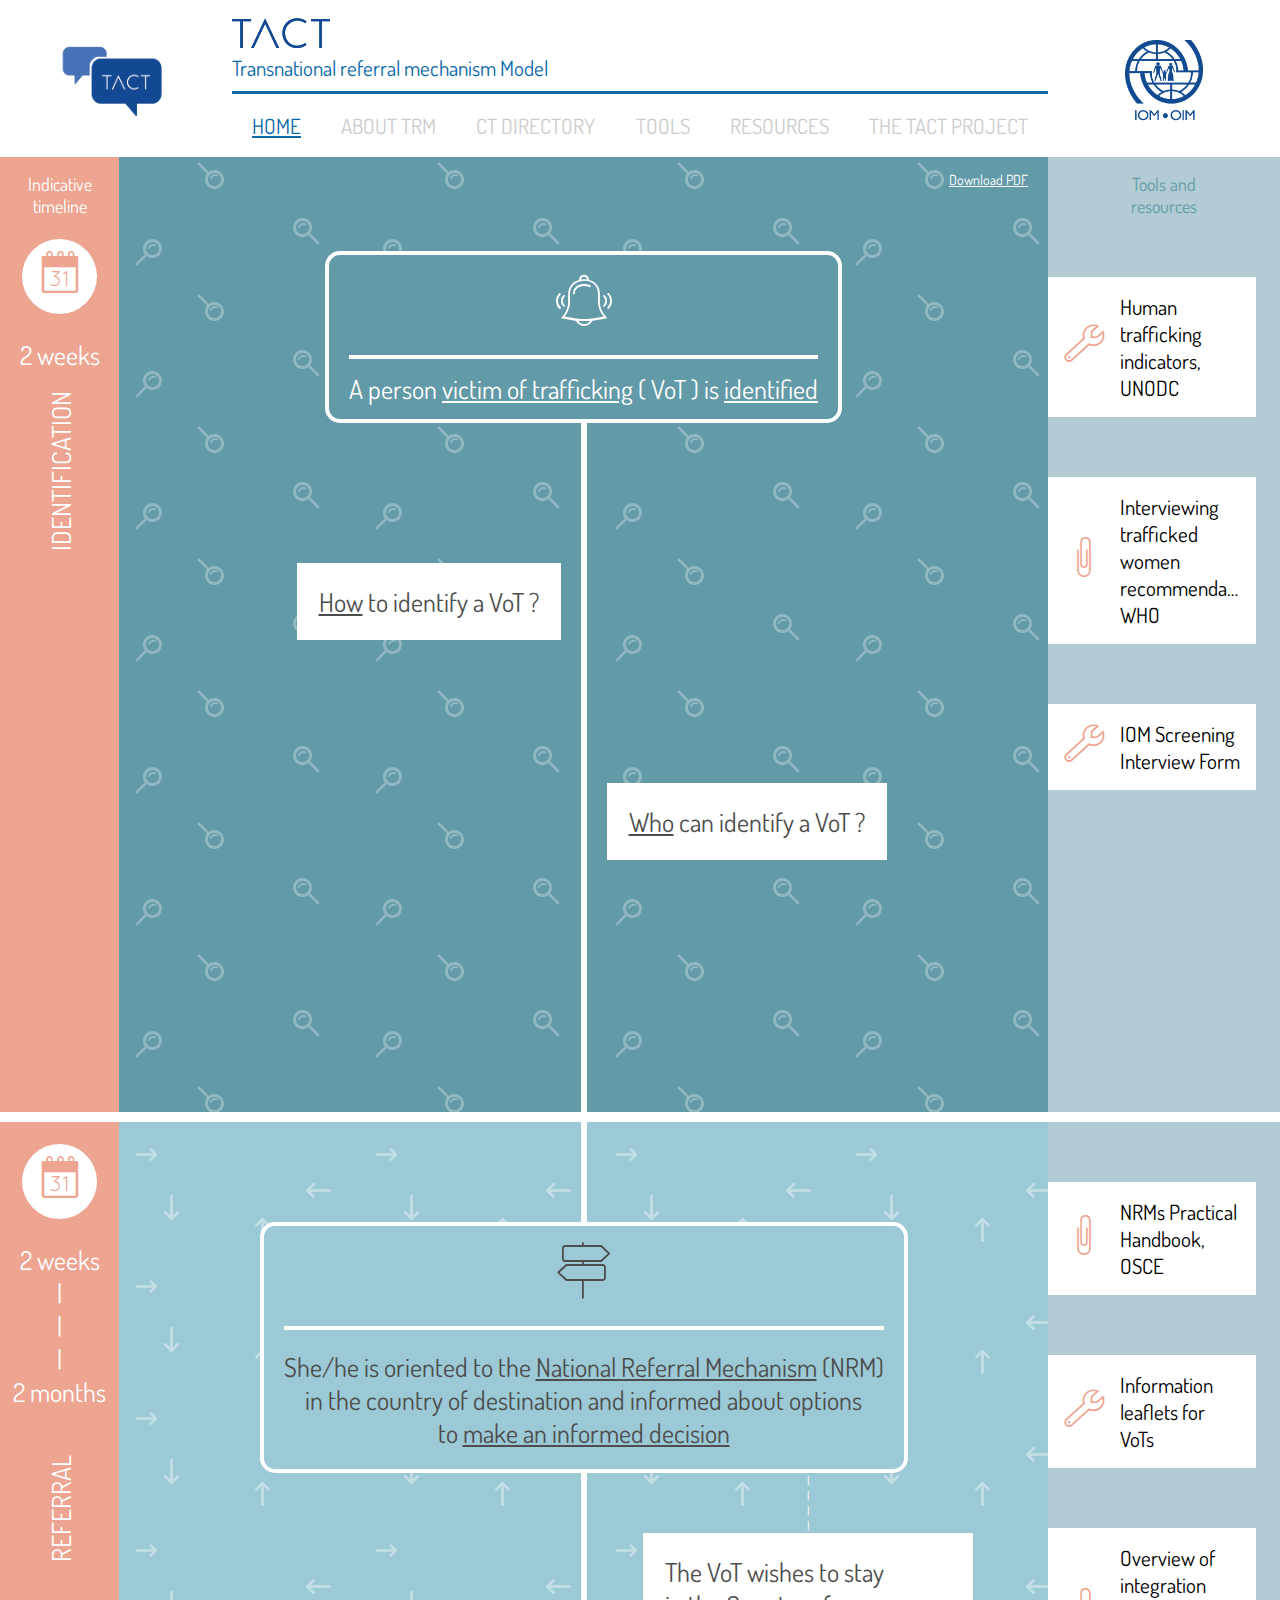
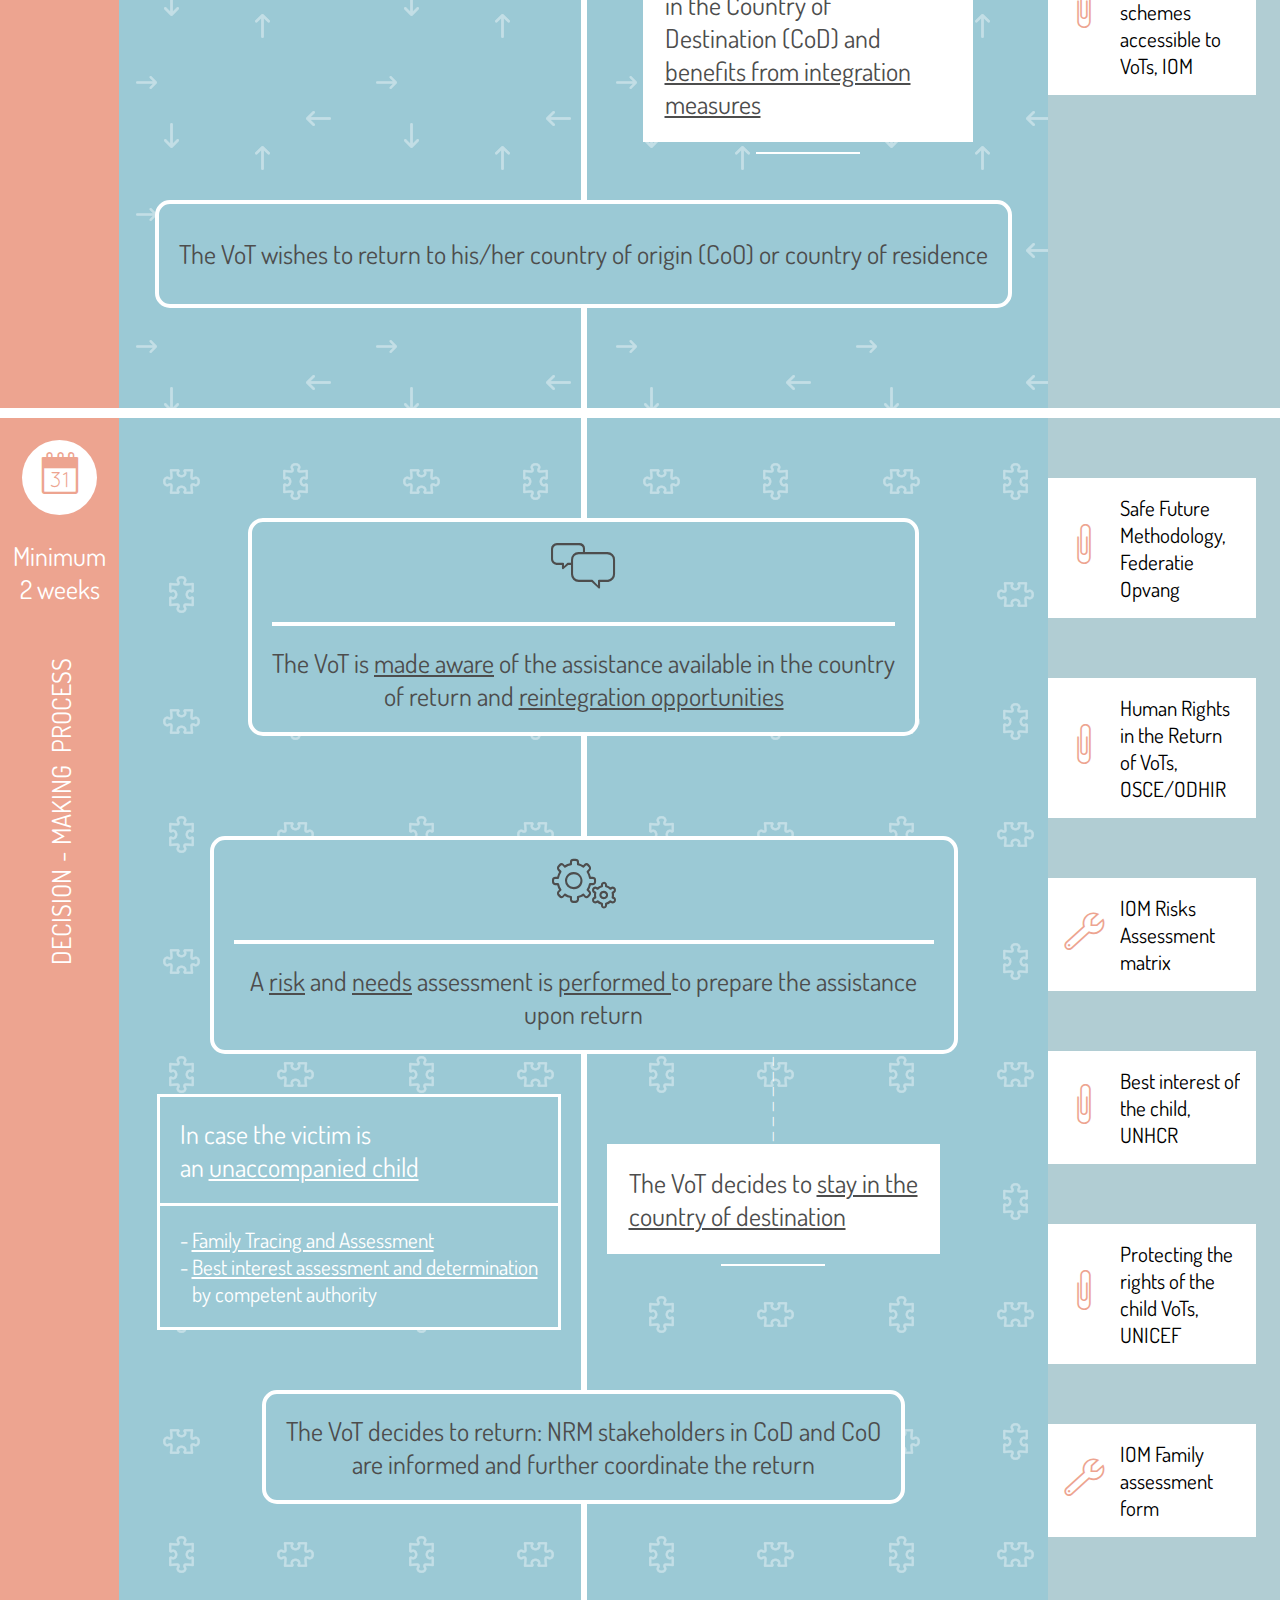
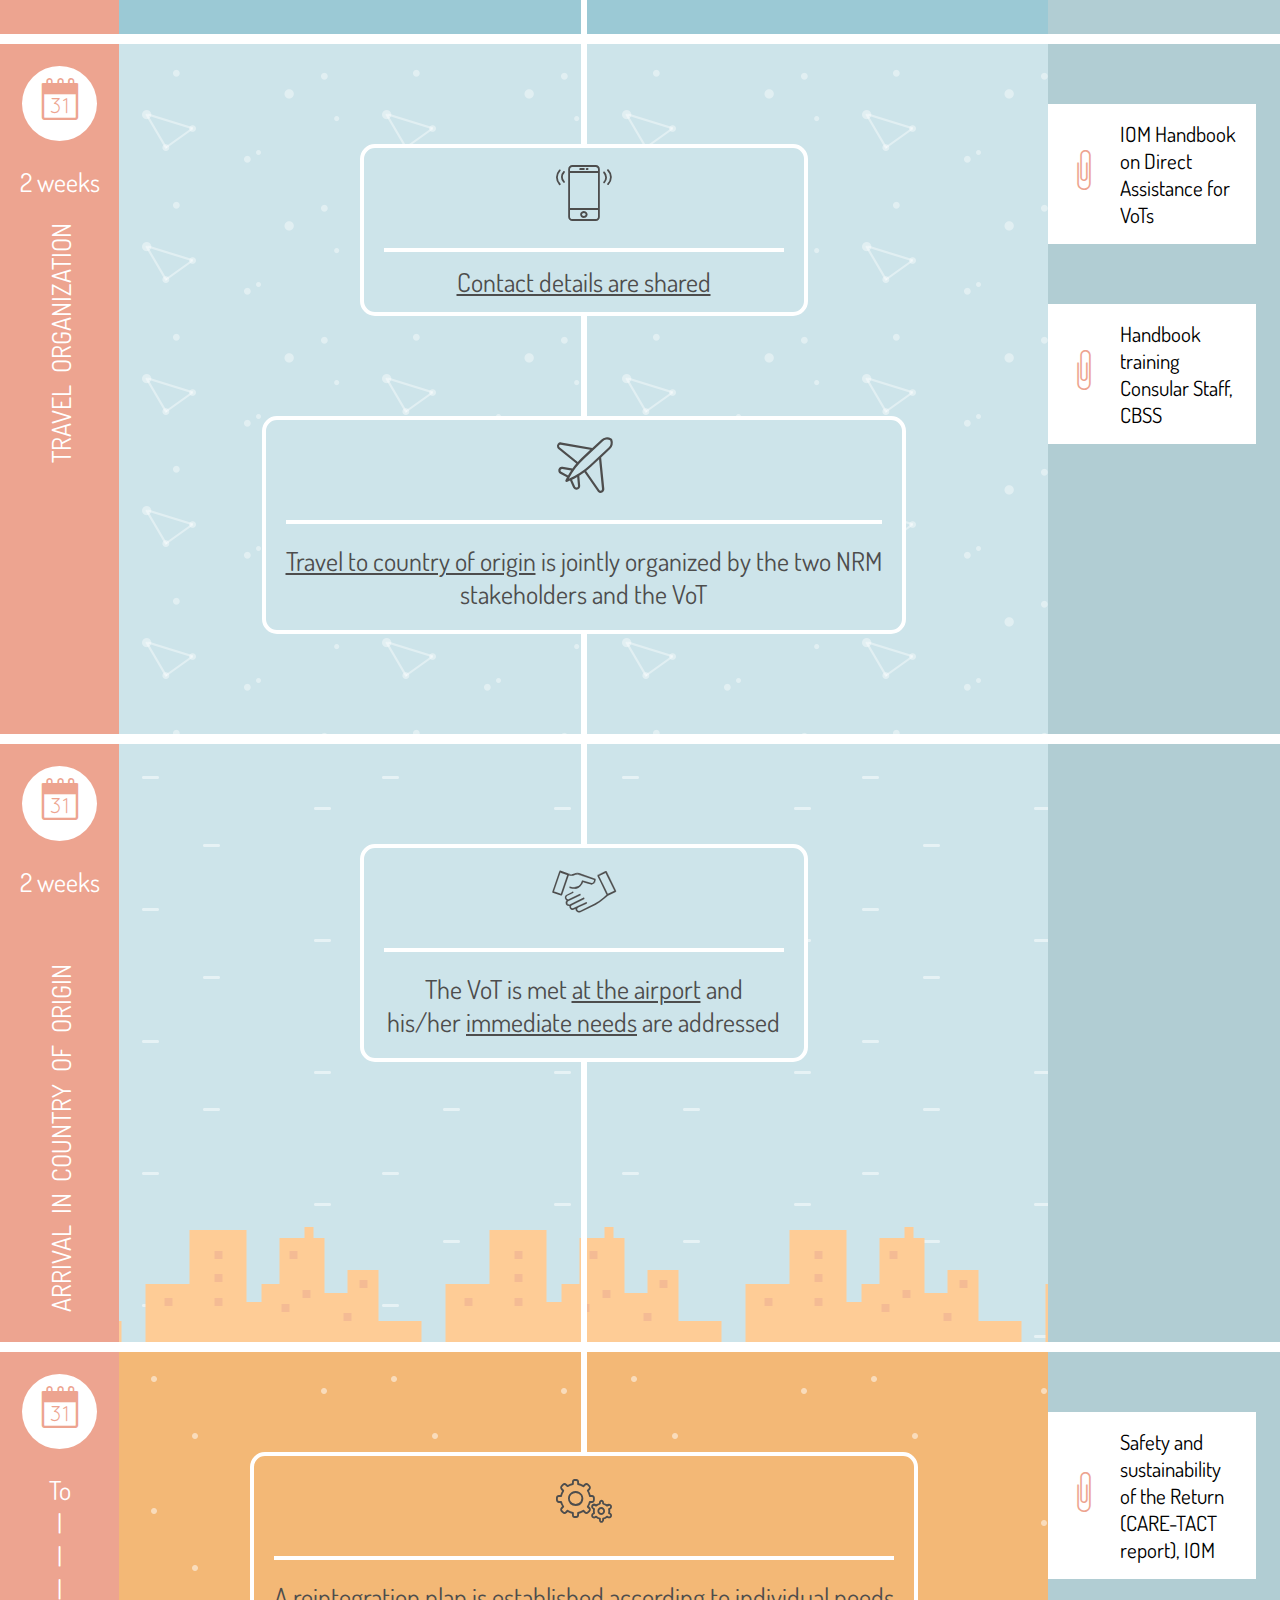
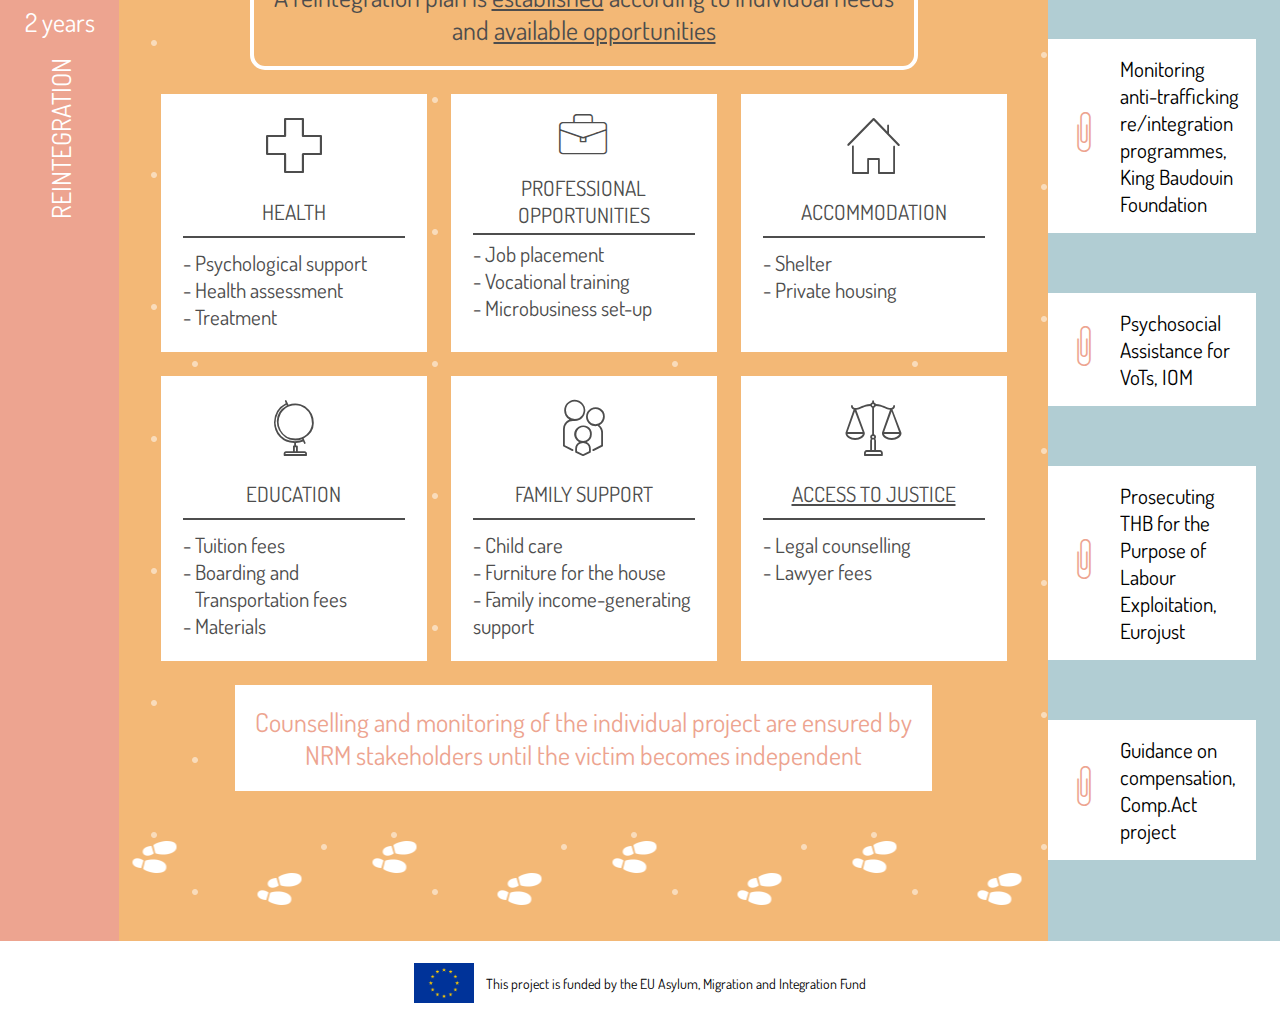
==== commit 77372c19: "delete 1st tool of index page" ====
--- a/index.html
+++ b/index.html
@@ -123,12 +123,7 @@
 
 				<div style="text-align:center;font-size:18px;padding-top:22px;color:#629aa7;">Tools and<br/>resources</div>
 
-				<a class="right-box" href="http://www.expertisefrance.fr/eng/What-we-do/Stability-Safety-and-Security/Identification-of-Victims-of-Trafficking-in-Human-Beings-EuroTrafGuID-Project" target="_blank" style="margin-top:38px;">
-					<div class="flex">
-						<div class="flex justify-content-center" style="font-size:40px;color:#eda490;padding-right:16px;"><i class="icon-clip align-self-center"></i></div>
-						<div class="right-box-name">Guidelines for the identification of VoTs, EuroTrafGuiD project</div>
-					</div>
-				</a>
+
 
 				<a class="right-box" href="./tools.html"target="_blank">
 					<div class="flex">
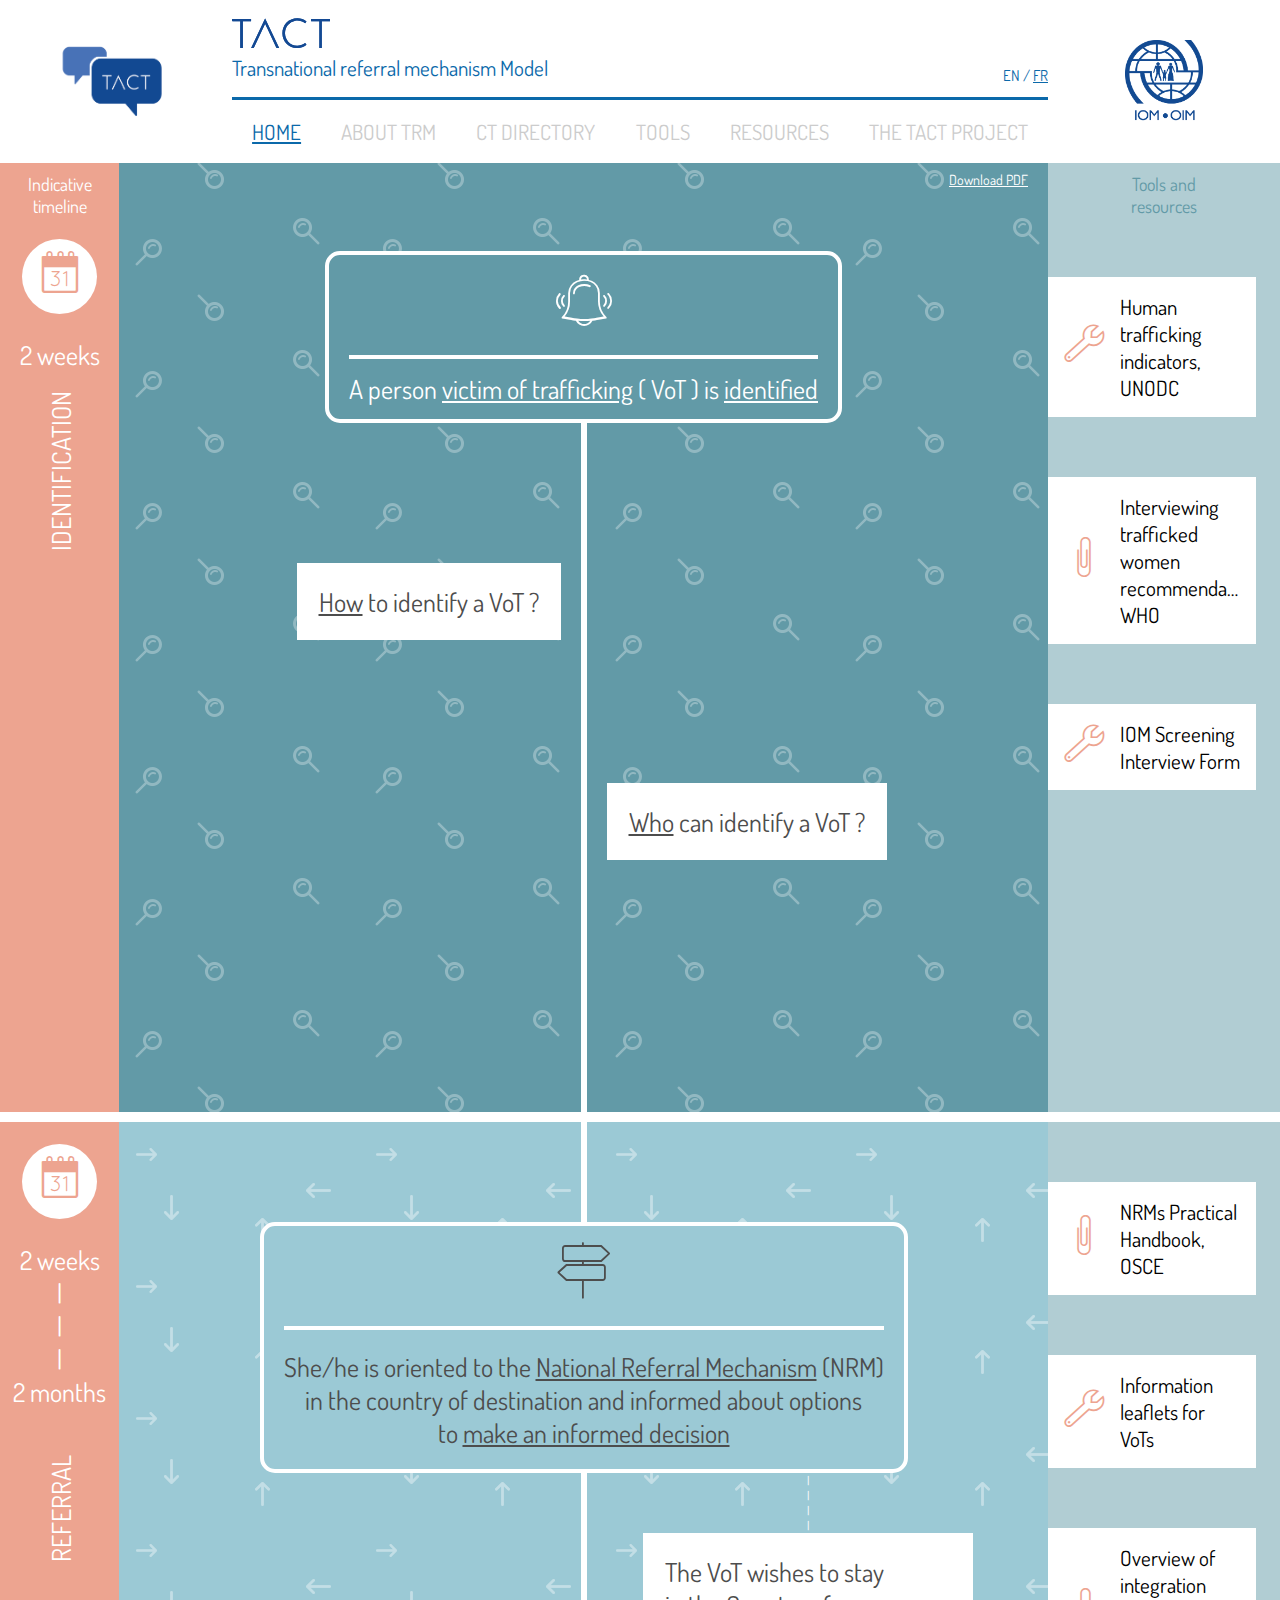
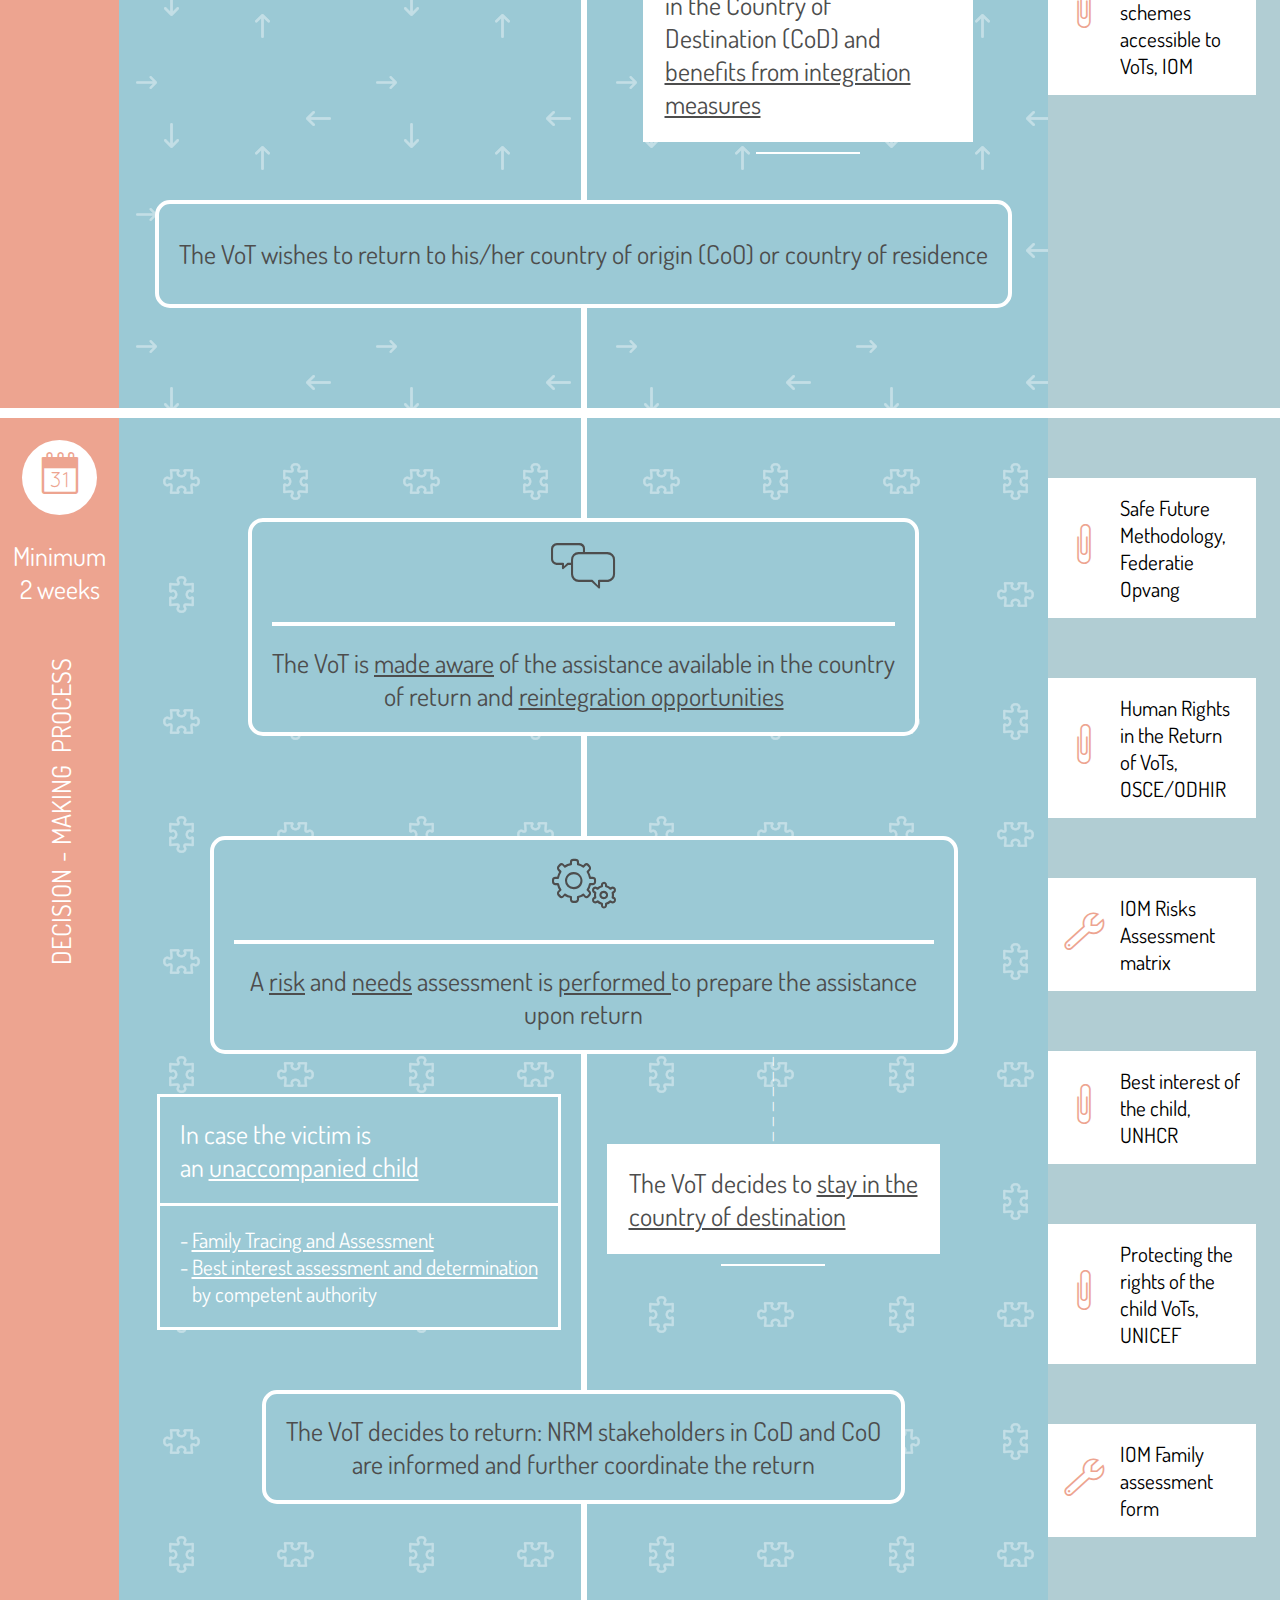
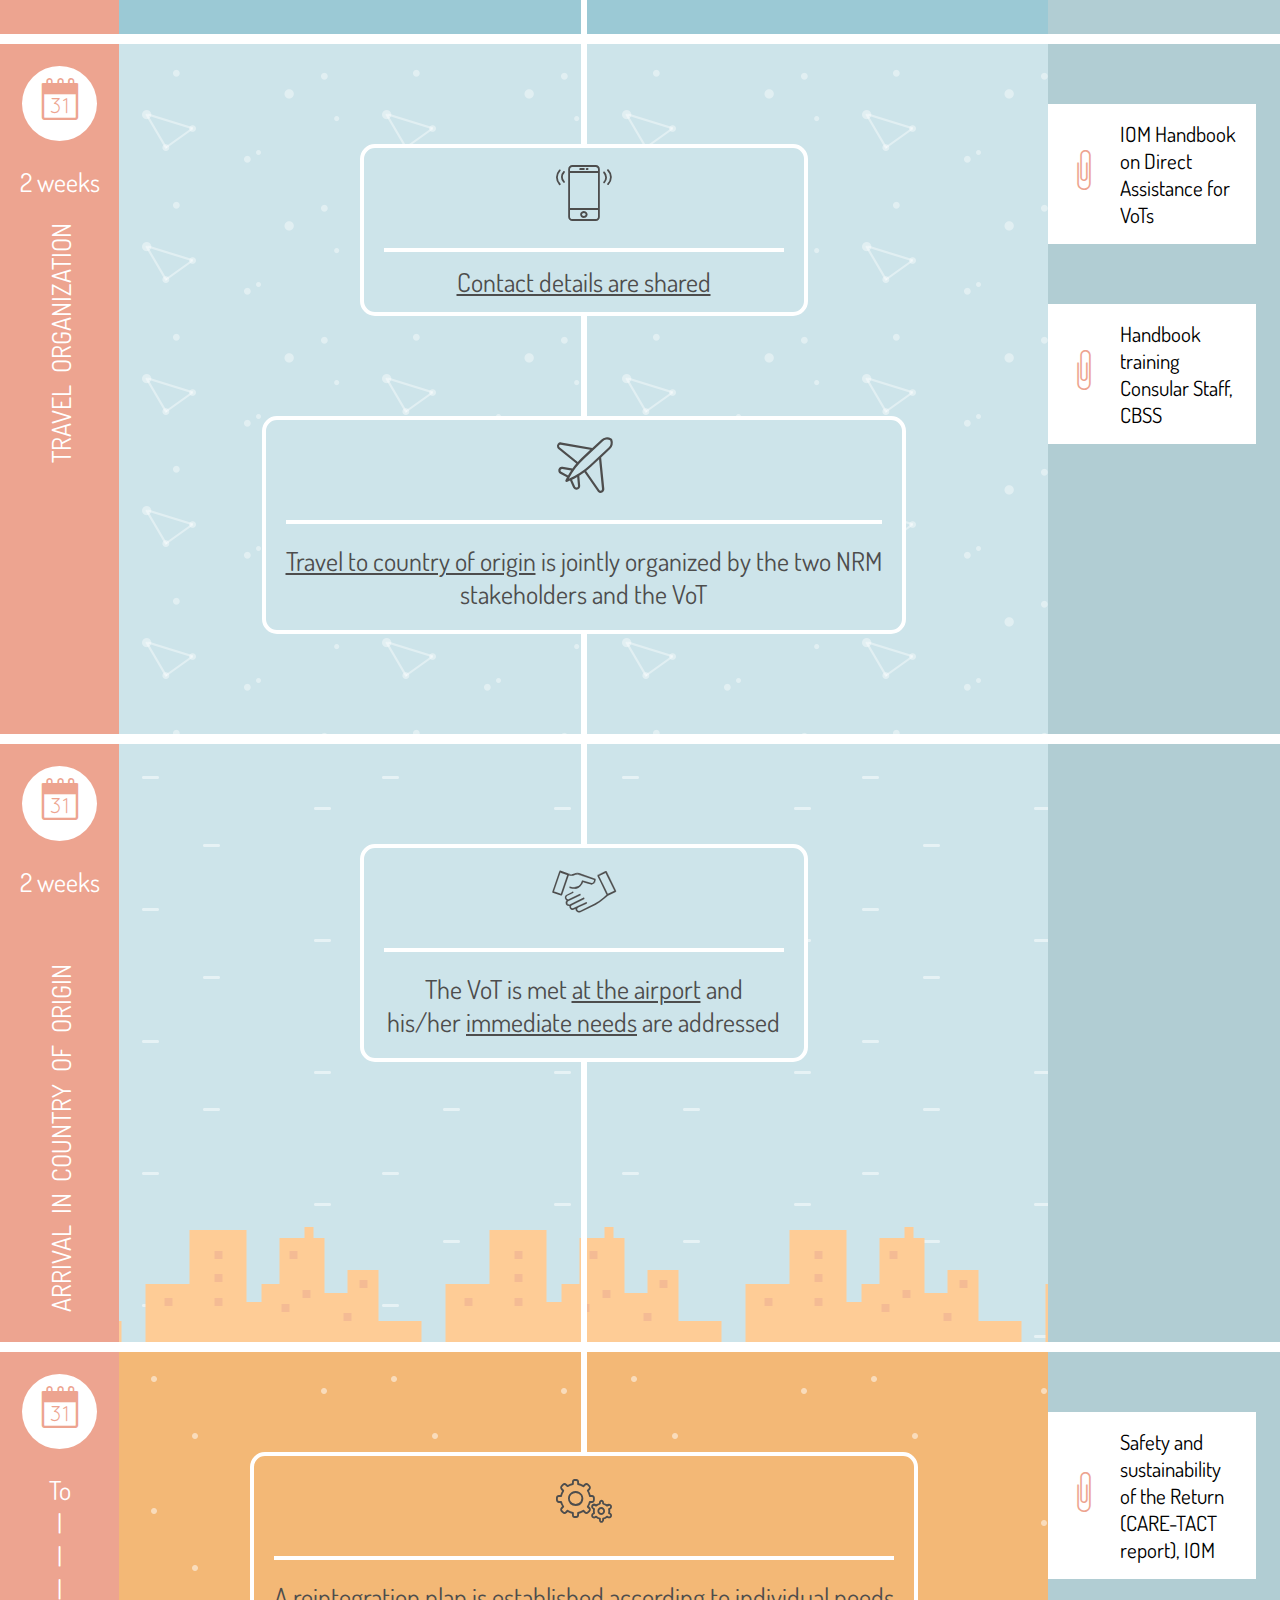
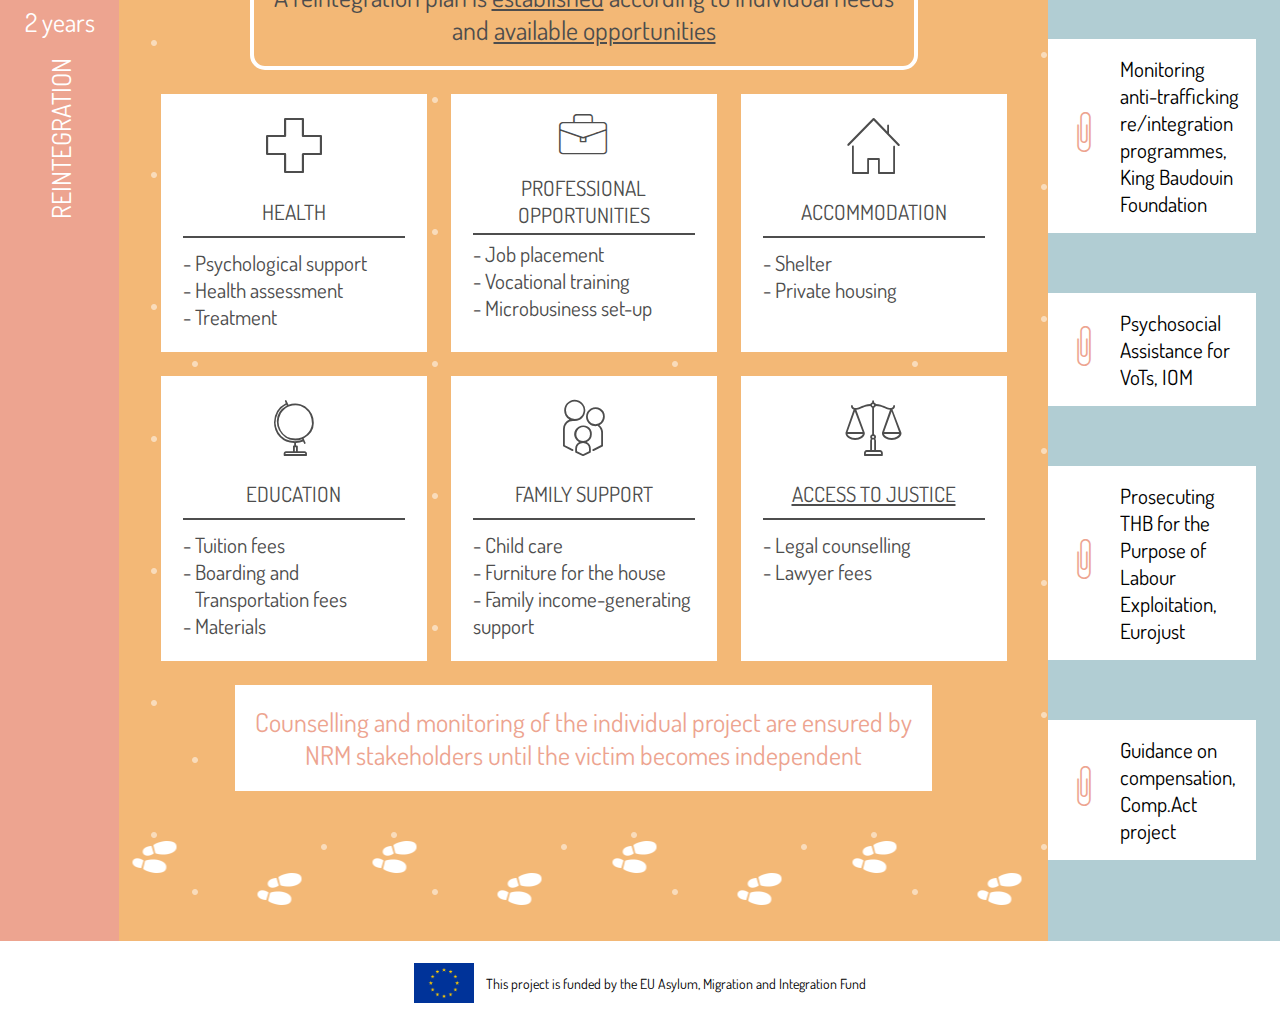
==== commit 0aa540b2: "change language buttons" ====
--- a/index.html
+++ b/index.html
@@ -1,6 +1,10 @@
 <!DOCTYPE html>
 <html>
 <head>
+
+	<title>TACT | Transnational referral mechanism Model</title>
+	<meta charset="UTF-8">
+
 	<script src="https://ajax.googleapis.com/ajax/libs/jquery/1.12.4/jquery.min.js"></script>
 	<link href="https://fonts.googleapis.com/css?family=Dosis" rel="stylesheet">
 
@@ -56,13 +60,17 @@
 				<div class="flex justify-content-center" style="width:232px;min-width:232px;max-width:232px;text-align:center;"><img src="tact-logo.png" style="height:84px;margin-top:40px;" /></div>
 				<div style="flex-grow:1;color:#0b69aa;display:flex;flex-direction:column;padding:18px 0 0 0;">
 					<div><img src="tact-title.svg" style="height:30px;"></div>
-					<div style="font-size:21px;">Transnational referral mechanism Model</div>
+					<div style="display:flex;">
+						<div style="flex-grow:1;font-size:21px;">Transnational referral mechanism Model</div>
+						<div> <a style="color:#0b69aa;font-size:15px">EN / </a>
+							<a style="color:#0b69aa;font-size:15px;" href="./fr/index.html">FR</a></div>
+					</div>
 					<div style="height:3px;background-color:#0b69aa;margin:10px 0 0 0;"></div>
 					<div style="display:flex;font-size:21px;text-align:center;">
 
 						<a class="menu-button" href="./index.html" style="color: #0b69aa;text-decoration:underline;">HOME</a>
 						<a class="menu-button" href="./about-trm.html" >ABOUT TRM</a>
-						<a class="menu-button" href="http://iomfrance.org/sites/default/files/Repertoire_IOM_EN_modif2017_02_WEB.pdf" target="_blank" >CT DIRECTORY</a>
+						<a class="menu-button" href="http://iomfrance.org/sites/default/files/Repertoire_IOM_EN_2018_WEB.pdf" target="_blank" >CT DIRECTORY</a>
 						<a class="menu-button" href="./tools.html" >TOOLS</a>
 						<a class="menu-button" href="./resources.html" >RESOURCES</a>
 						<a class="menu-button" href="./the-tact-project.html" >THE TACT PROJECT</a>
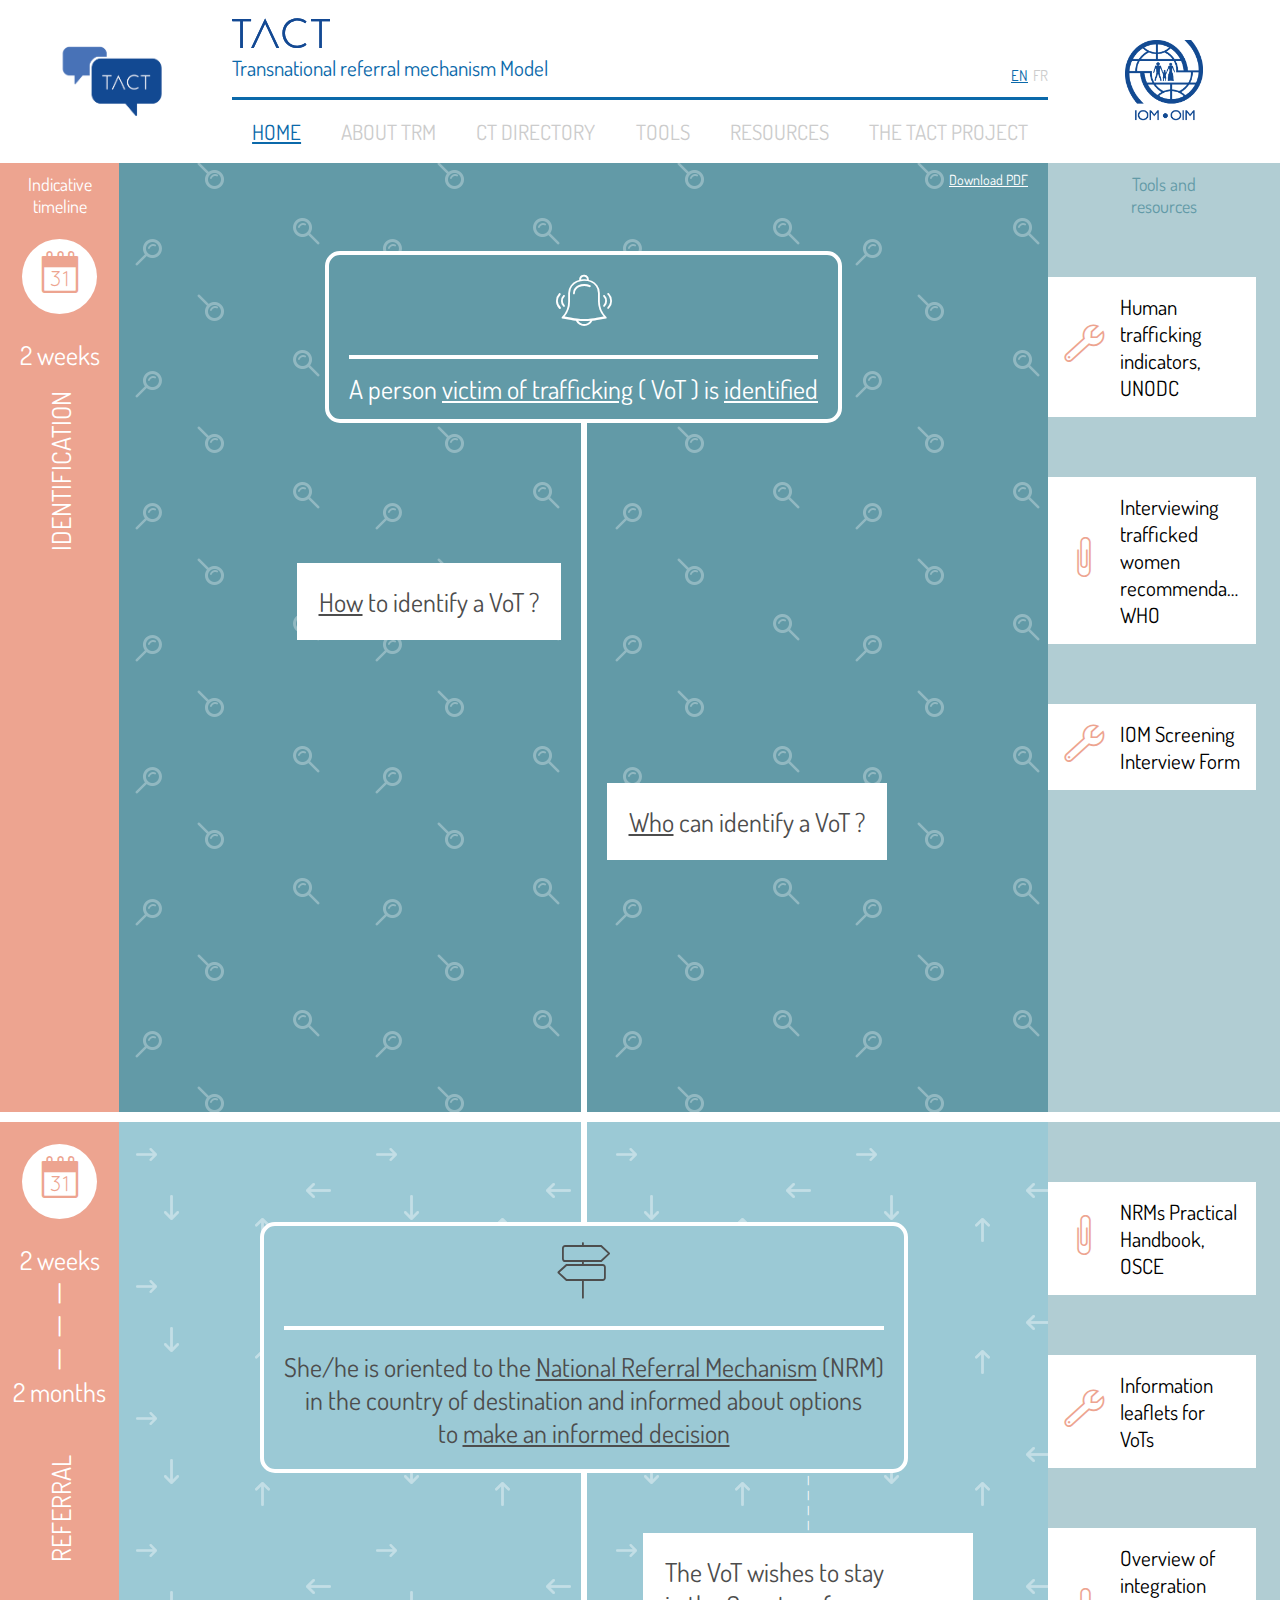
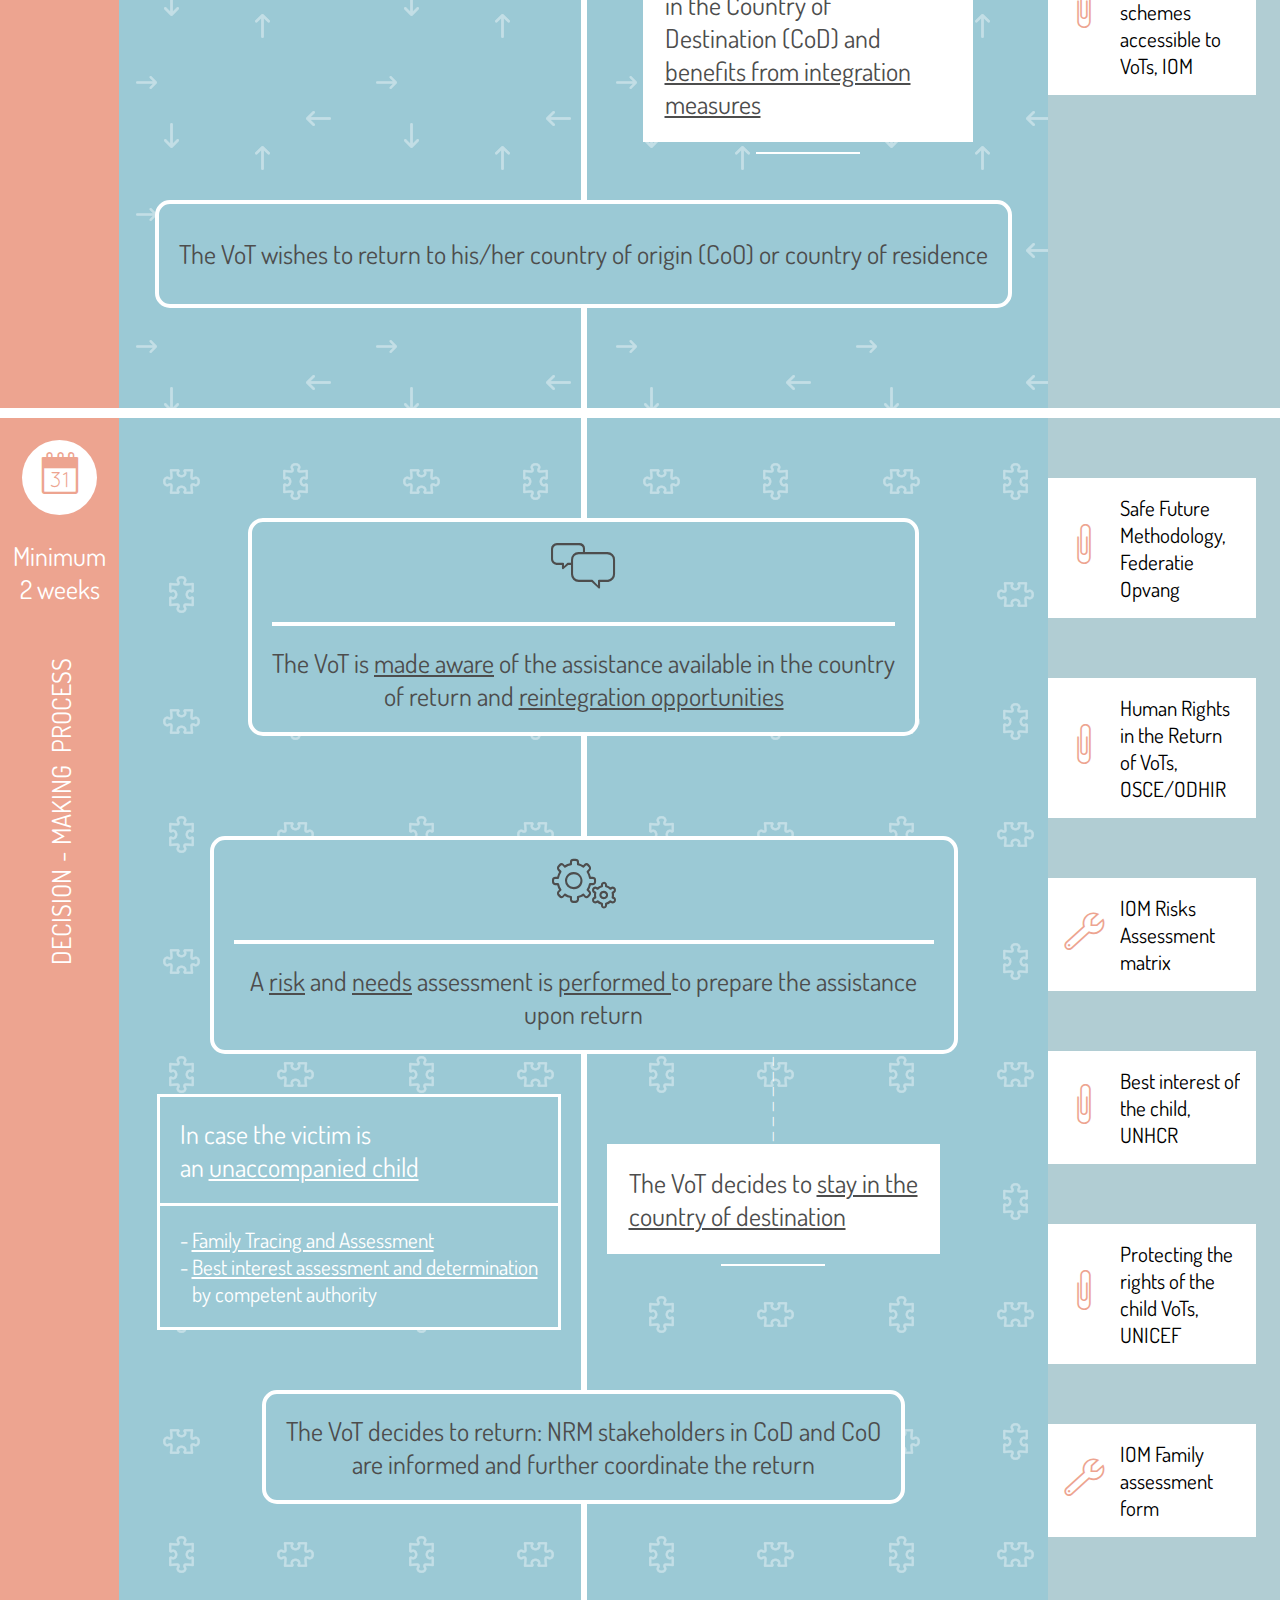
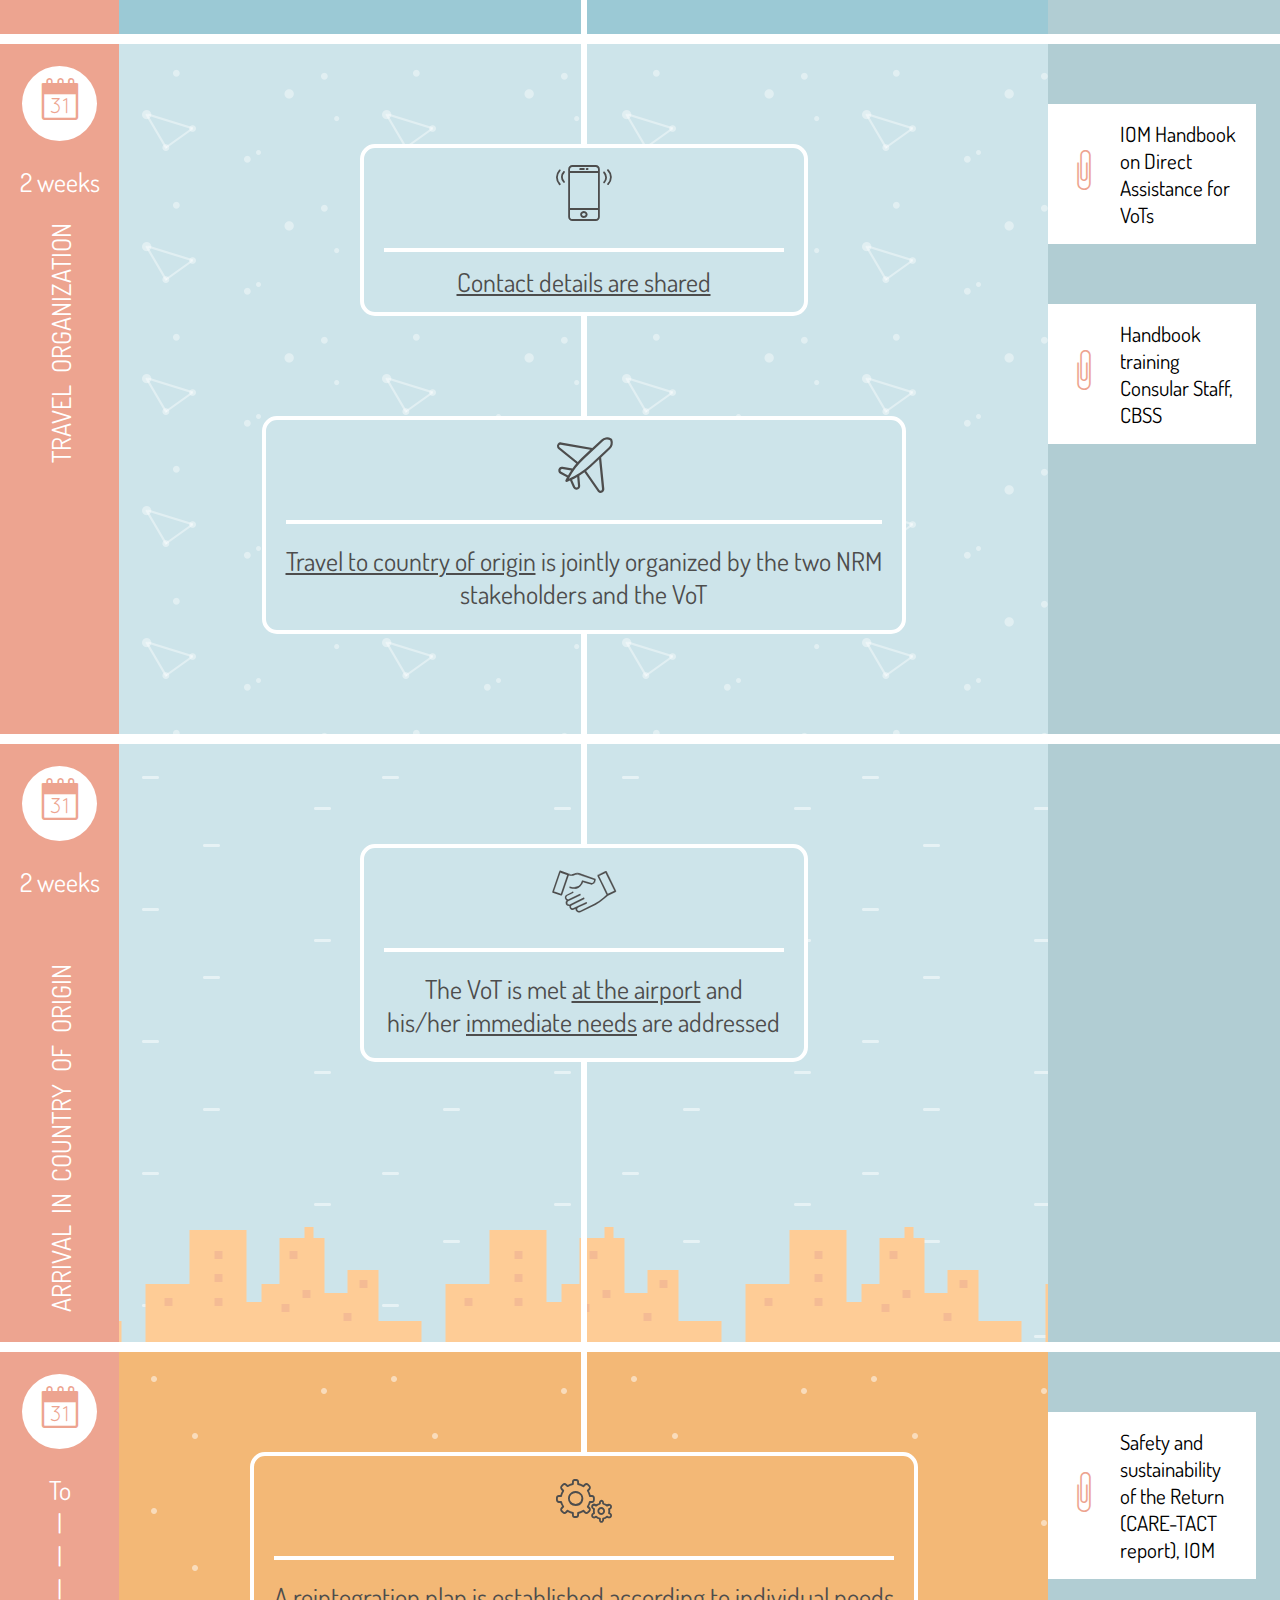
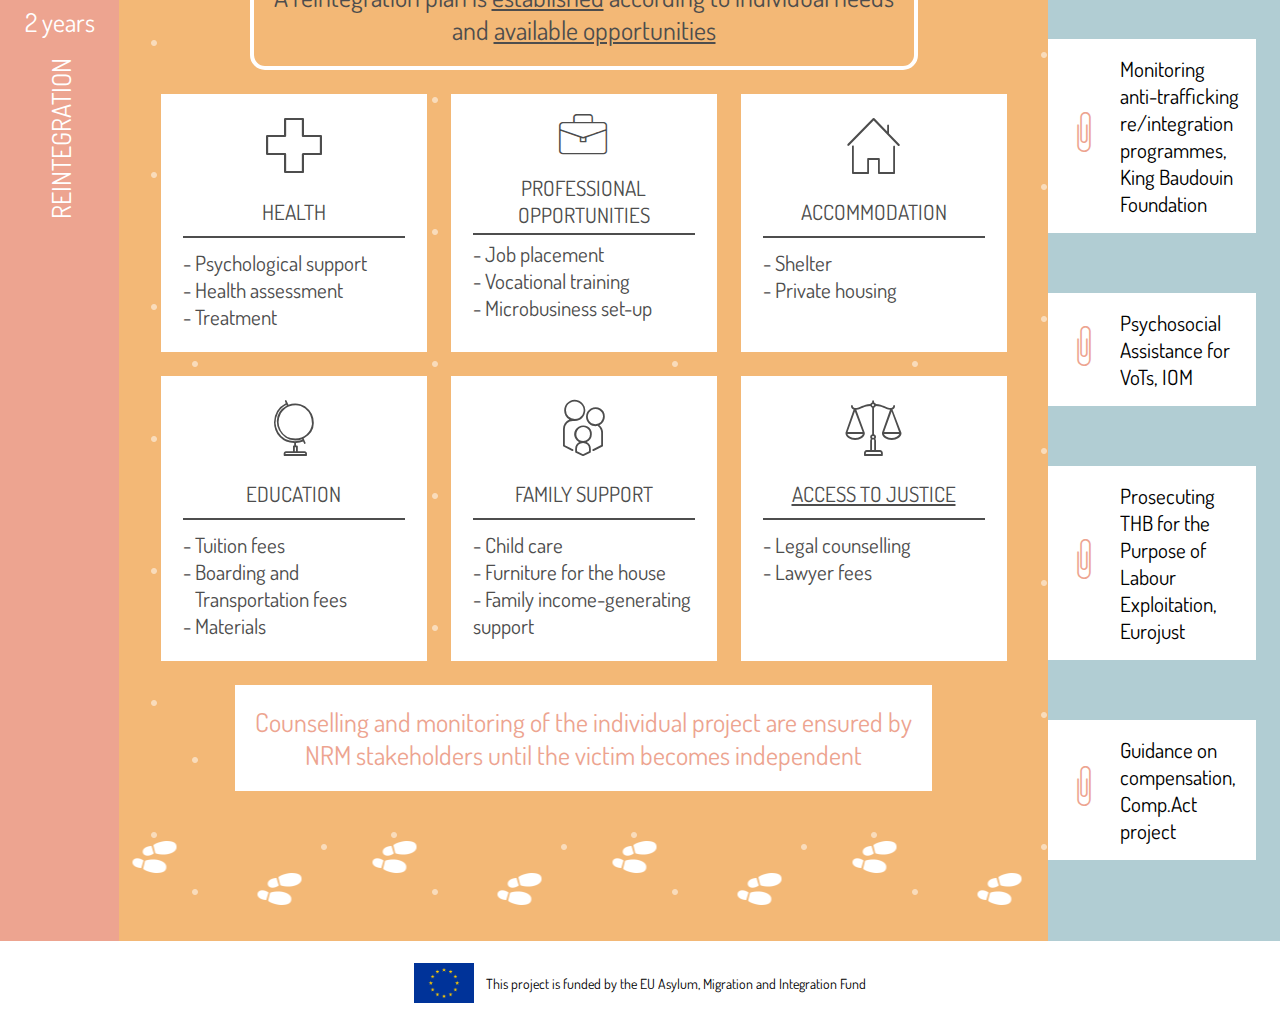
==== commit 753d22f3: "buttons language english page" ====
--- a/index.html
+++ b/index.html
@@ -62,8 +62,10 @@
 					<div><img src="tact-title.svg" style="height:30px;"></div>
 					<div style="display:flex;">
 						<div style="flex-grow:1;font-size:21px;">Transnational referral mechanism Model</div>
-						<div> <a style="color:#0b69aa;font-size:15px">EN / </a>
-							<a style="color:#0b69aa;font-size:15px;" href="./fr/index.html">FR</a></div>
+
+						<div>
+							<a style="color:#0b69aa;text-decoration:underline;font-size:15px">EN</a>
+							<a class="menu-button" style="font-size:15px;" href="./fr/index.html">FR</a></div>
 					</div>
 					<div style="height:3px;background-color:#0b69aa;margin:10px 0 0 0;"></div>
 					<div style="display:flex;font-size:21px;text-align:center;">
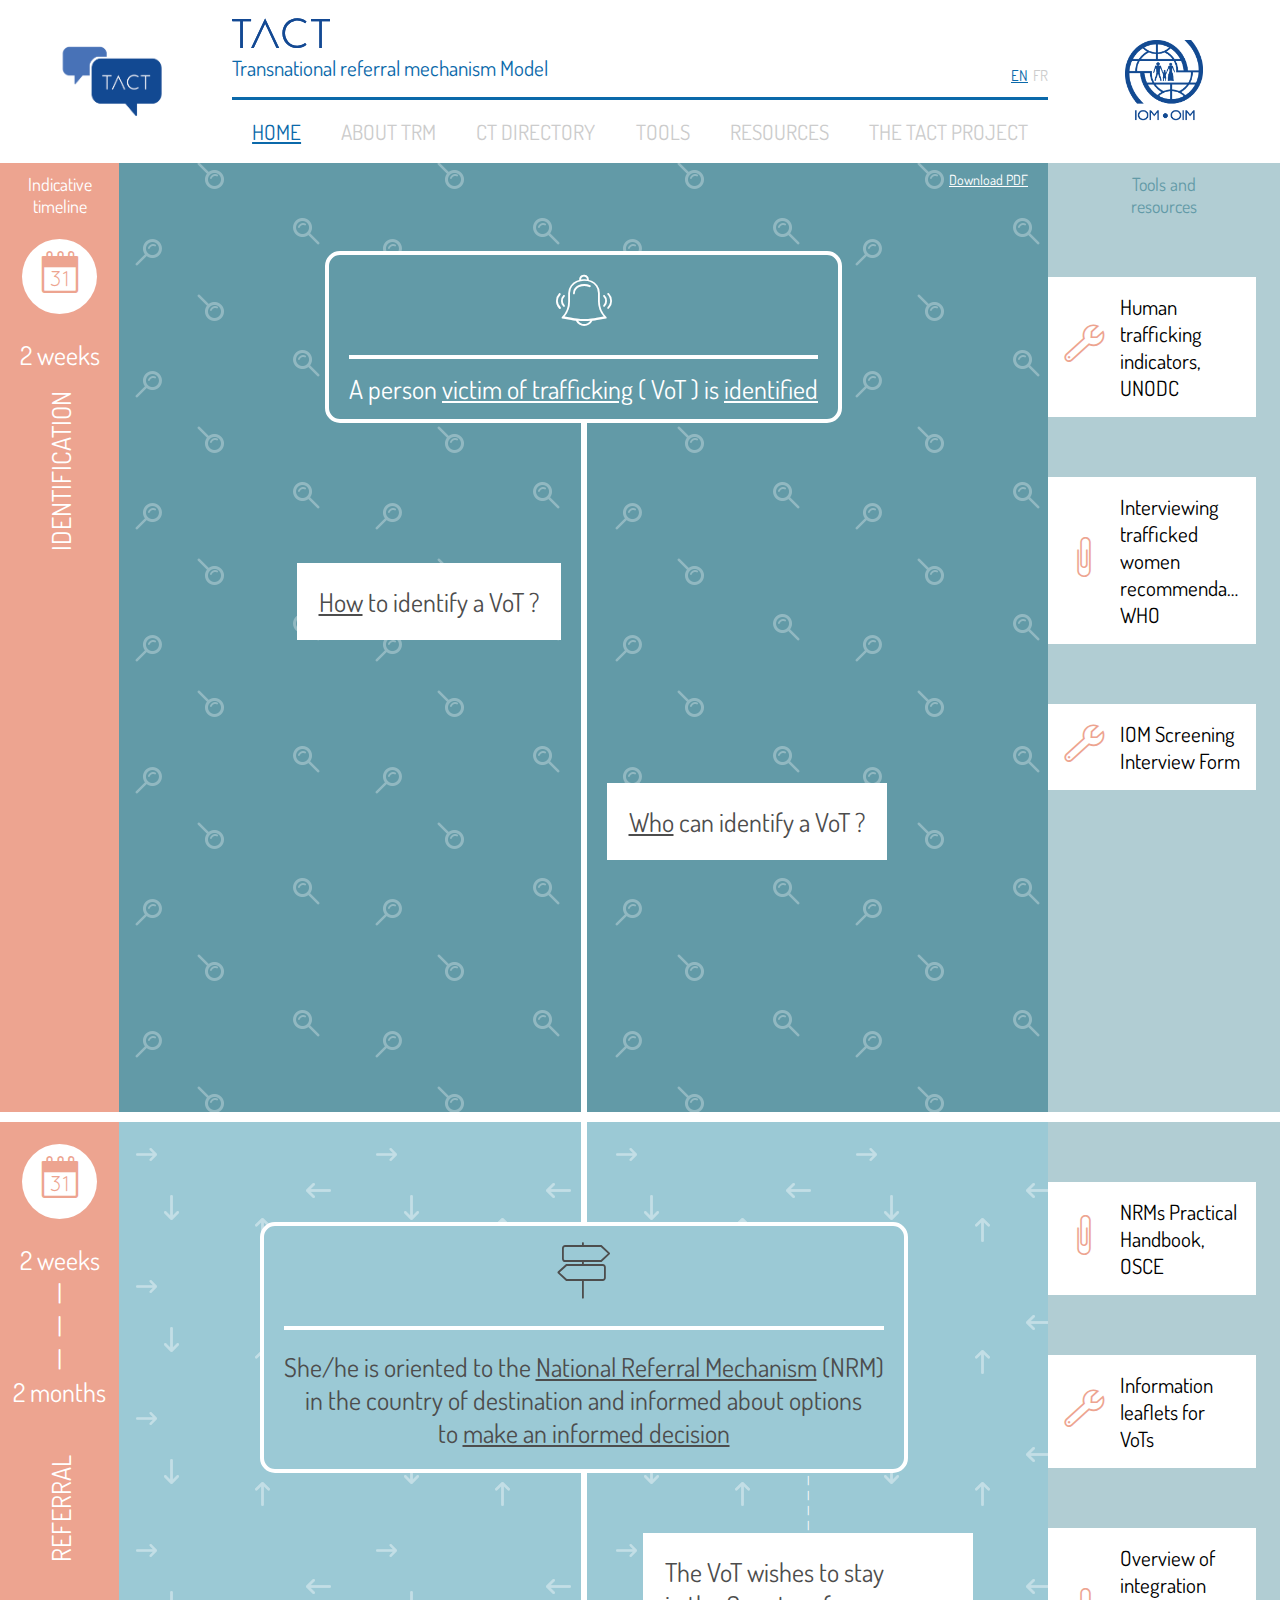
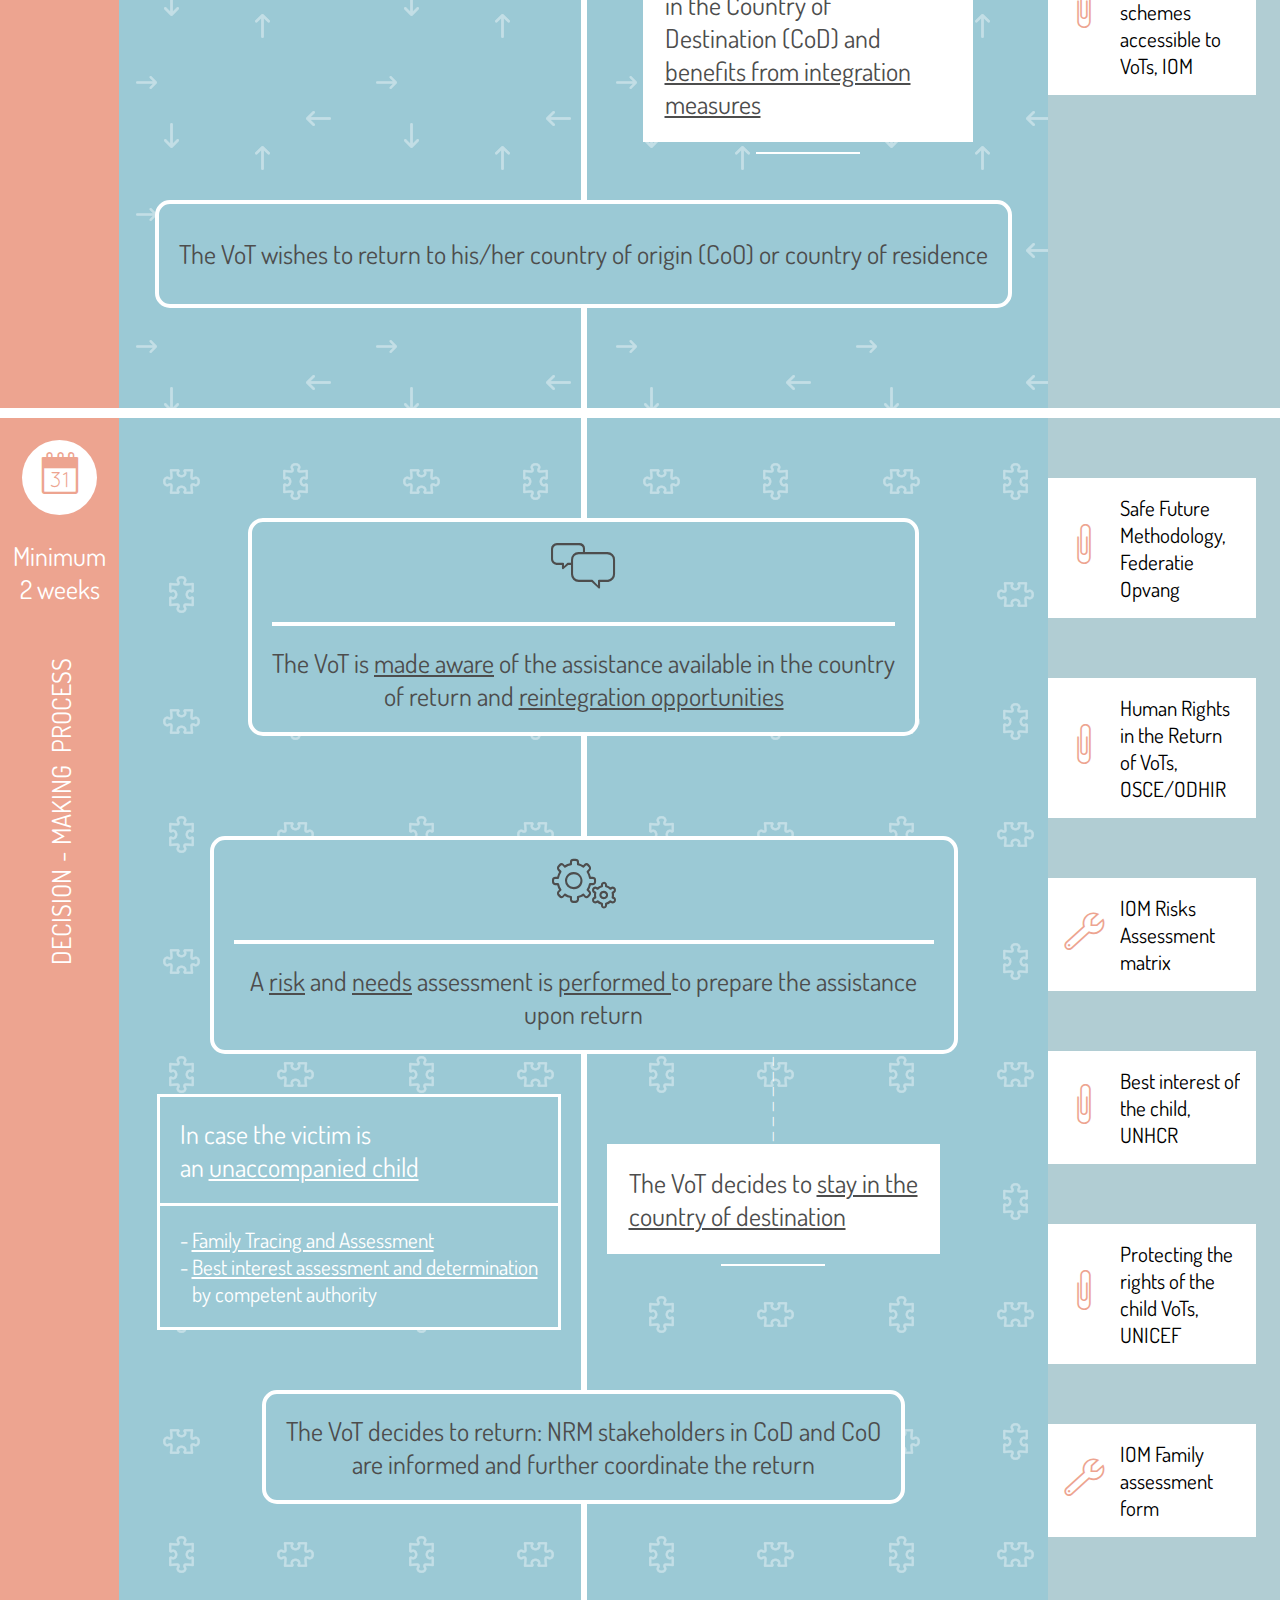
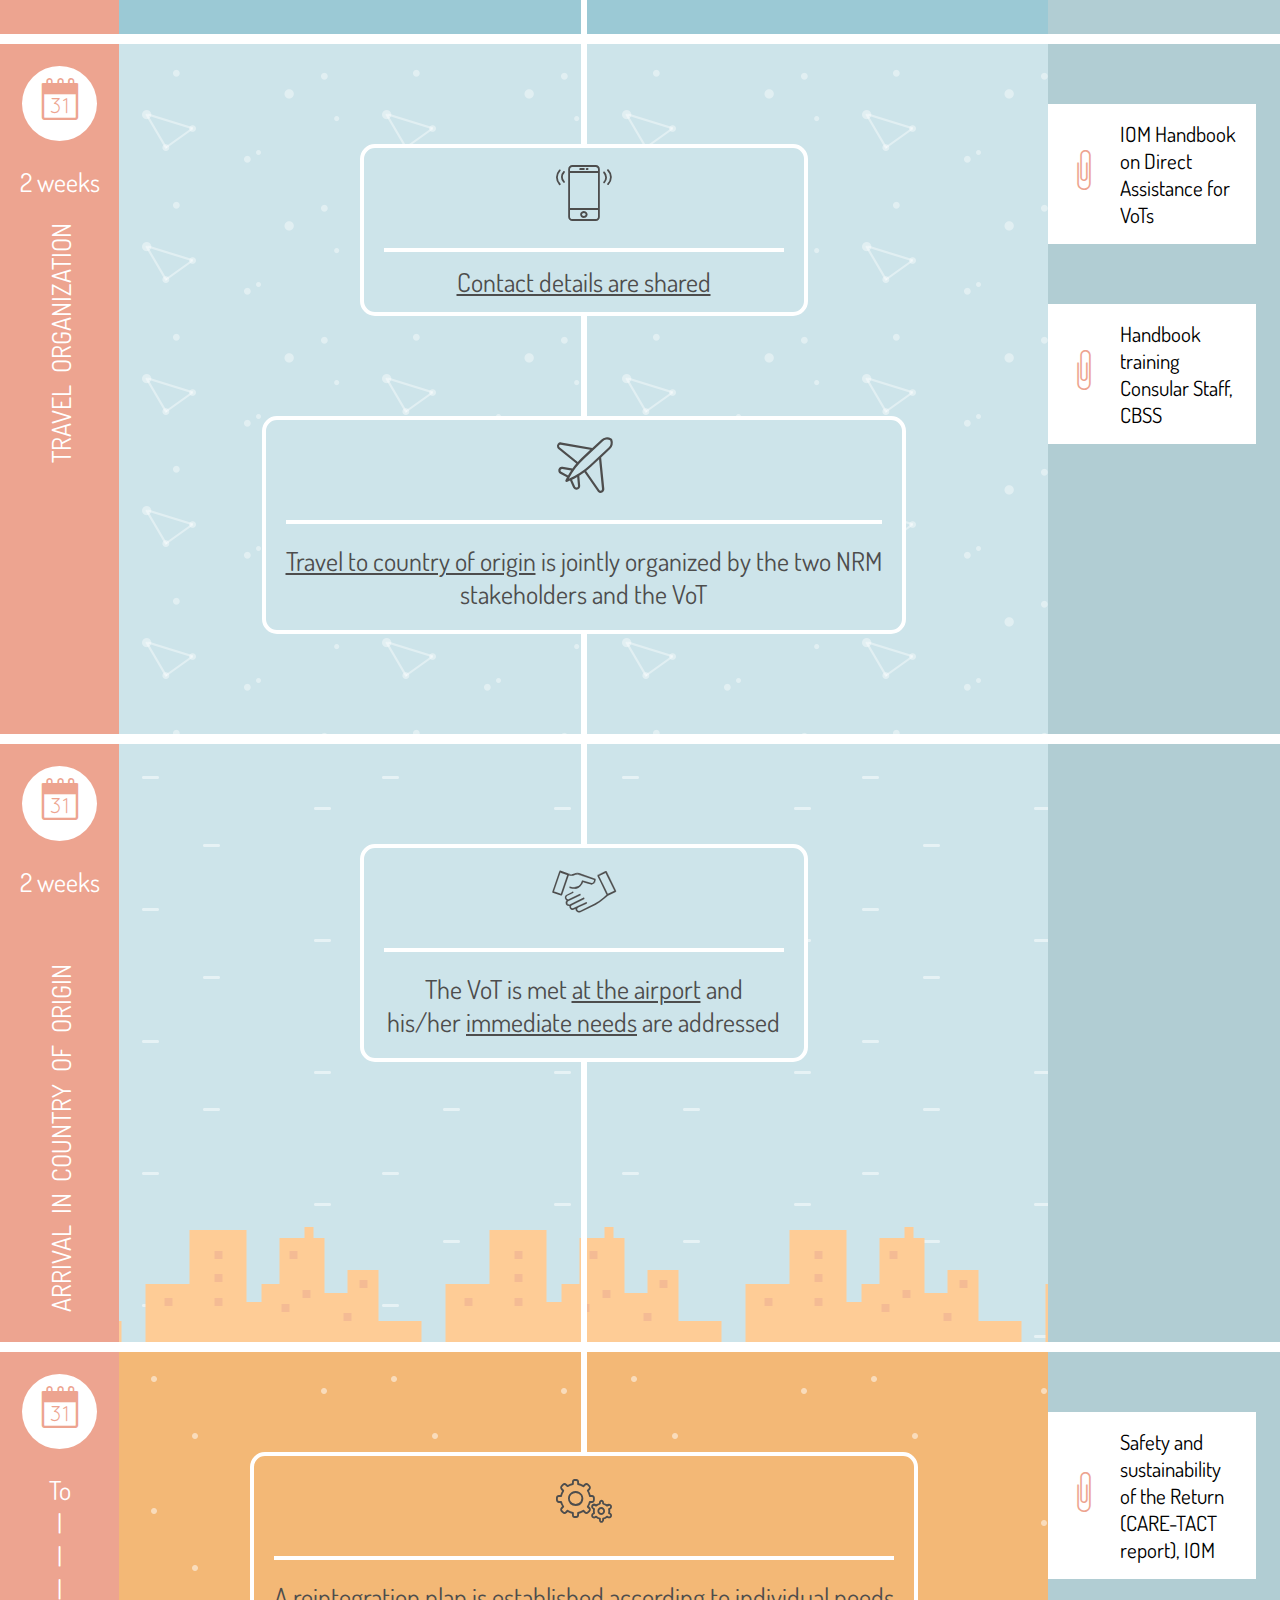
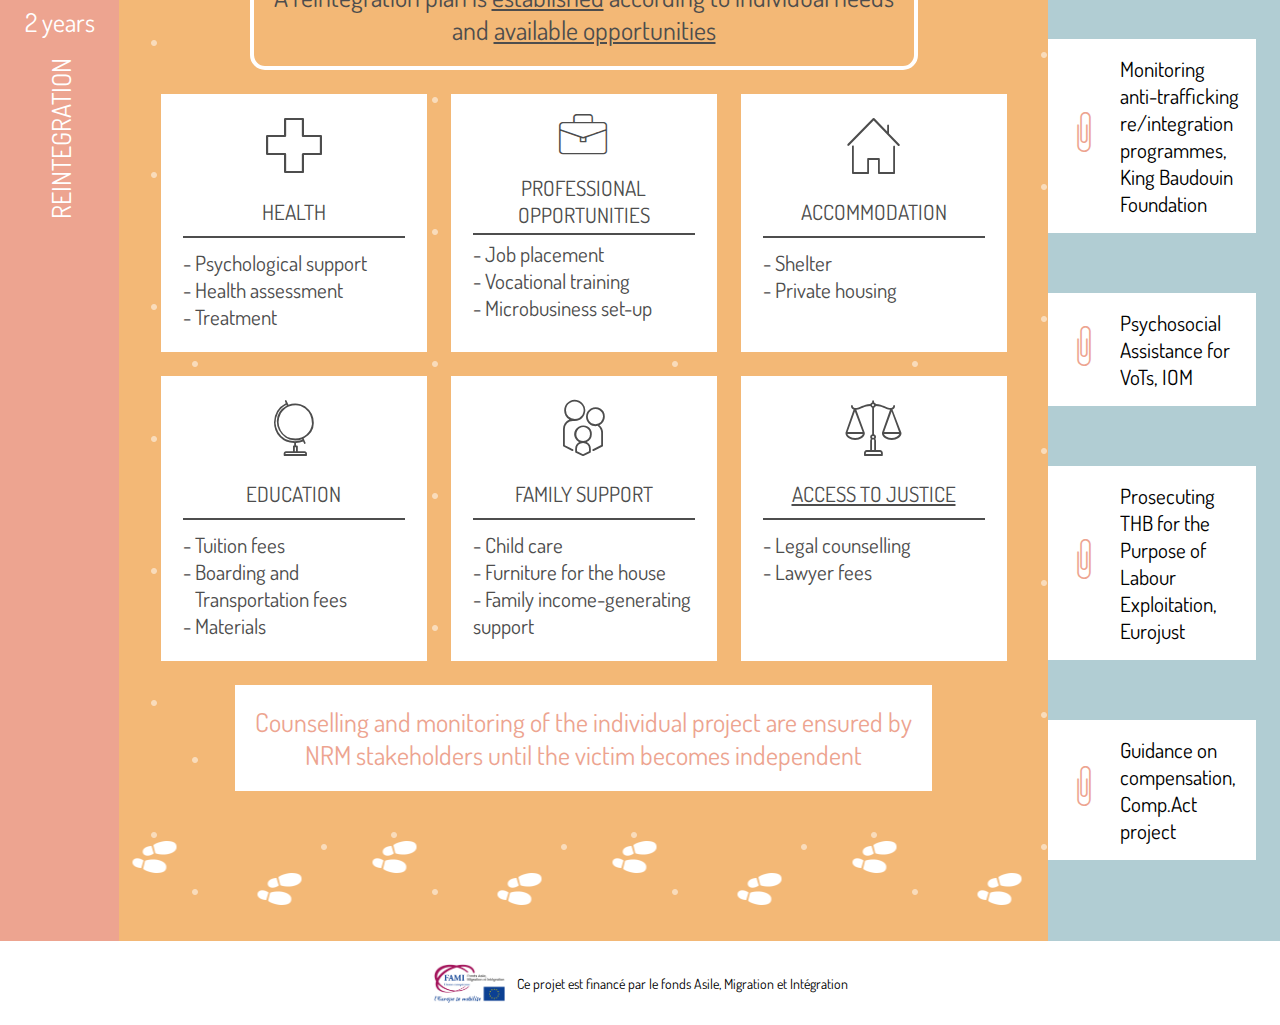
==== commit 44d23d0b: "-change logo and text footer - change pdf to download - modification errors in text" ====
--- a/index.html
+++ b/index.html
@@ -682,8 +682,8 @@
 		</div>
 
 		<div class="flex align-self-center justify-content-center" style="text-align:center;padding:22px">
-			<img src="european-flag.svg" style="height:40px;padding-right:12px;">
-			<div class="flex align-self-center justify-content-center" style="font-size:14px;white-space:nowrap;">This project is funded by the EU Asylum, Migration and Integration Fund</div>
+			<img src="Log_FAMI_RVB_EUR.JPG" style="height:40px;padding-right:12px;">
+			<div class="flex align-self-center justify-content-center" style="font-size:14px;white-space:nowrap;">Ce projet est financé par le fonds Asile, Migration et Intégration</div>
 		</div>
 
 	</div>
